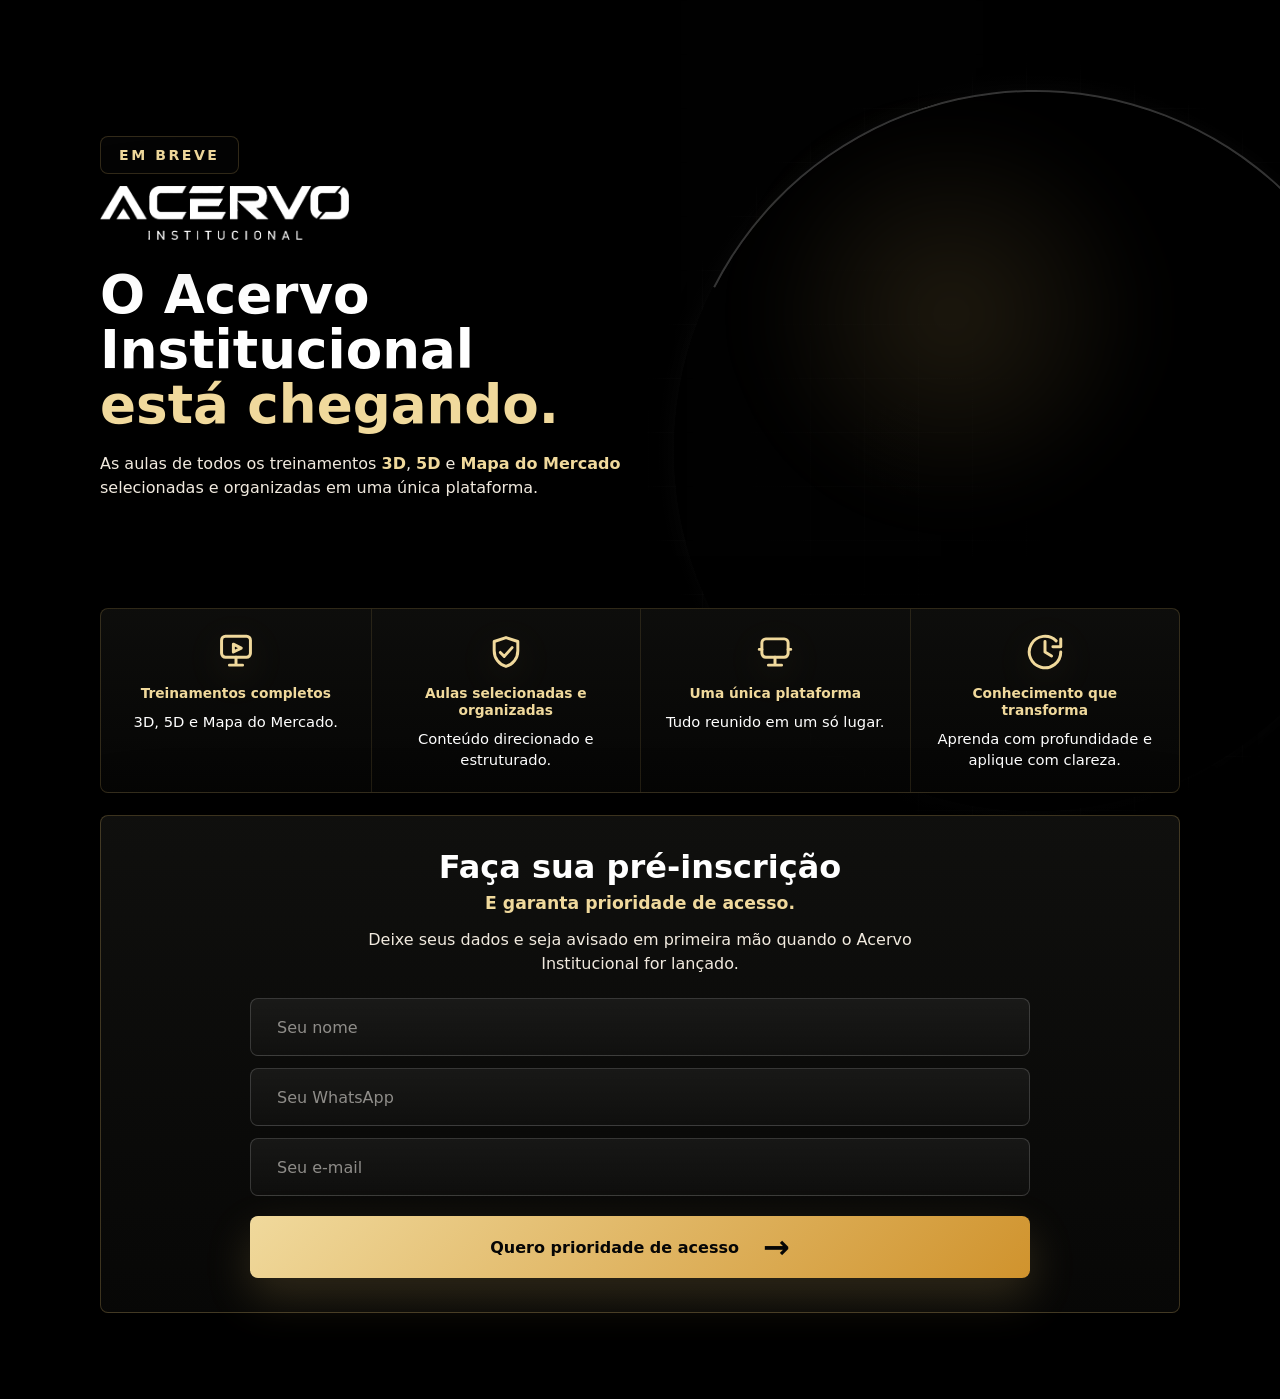
==== index.html @ e81788eb "Fix coming soon badge position" ====
<!DOCTYPE html>
<html lang="pt-BR">
  <head>
    <meta charset="UTF-8" />
    <meta name="viewport" content="width=device-width, initial-scale=1.0" />
    <title>Pré-inscrição | Acervo Institucional</title>
    <meta name="description" content="Faça sua pré-inscrição para ser avisado em primeira mão quando o Acervo Institucional for lançado." />
    <link rel="icon" href="Favicon - Branco.png" />
    <link rel="stylesheet" href="home.css?v=202606112010" />
  </head>
  <body>
    <main class="prelaunch">
      <div class="prelaunch-bg" aria-hidden="true"></div>
      <section class="prelaunch-shell">
        <div class="hero-block">
          <div class="brand-lockup">
            <span class="status">Em breve</span>
            <span class="prelaunch-logo-wrap">
              <img class="prelaunch-logo" src="ACERVO lOGO Branco.png" alt="Acervo Institucional" />
            </span>
          </div>
          <h1>O Acervo Institucional <em>está chegando.</em></h1>
          <p>
            As aulas de todos os treinamentos <strong>3D</strong>, <strong>5D</strong> e
            <strong>Mapa do Mercado</strong> selecionadas e organizadas em uma única plataforma.
          </p>
        </div>

        <div class="prelaunch-person" aria-hidden="true">
          <img src="Foto Vagner.png" alt="" />
        </div>

        <section class="feature-panel" aria-label="Benefícios do Acervo Institucional">
          <article>
            <svg class="feature-icon" viewBox="0 0 24 24" aria-hidden="true">
              <path d="M3.75 5.25A2.25 2.25 0 0 1 6 3h12a2.25 2.25 0 0 1 2.25 2.25v7.5A2.25 2.25 0 0 1 18 15H6a2.25 2.25 0 0 1-2.25-2.25v-7.5Z" />
              <path d="m10.5 7.5 4.5 2.25-4.5 2.25V7.5Z" />
              <path d="M8.25 19.5h7.5M12 15v4.5" />
            </svg>
            <h2>Treinamentos completos</h2>
            <p>3D, 5D e Mapa do Mercado.</p>
          </article>
          <article>
            <svg class="feature-icon" viewBox="0 0 24 24" aria-hidden="true">
              <path d="M12 3.75 5.25 6v5.25c0 4.35 2.72 7.86 6.75 9 4.03-1.14 6.75-4.65 6.75-9V6L12 3.75Z" />
              <path d="m8.75 12.25 2.25 2.25 4.5-5" />
            </svg>
            <h2>Aulas selecionadas e organizadas</h2>
            <p>Conteúdo direcionado e estruturado.</p>
          </article>
          <article>
            <svg class="feature-icon" viewBox="0 0 24 24" aria-hidden="true">
              <path d="M4.5 6.75A2.25 2.25 0 0 1 6.75 4.5h10.5a2.25 2.25 0 0 1 2.25 2.25v6a2.25 2.25 0 0 1-2.25 2.25H6.75a2.25 2.25 0 0 1-2.25-2.25v-6Z" />
              <path d="M8.25 19.5h7.5M12 15v4.5M3 10.5h1.5M19.5 10.5H21" />
            </svg>
            <h2>Uma única plataforma</h2>
            <p>Tudo reunido em um só lugar.</p>
          </article>
          <article>
            <svg class="feature-icon" viewBox="0 0 24 24" aria-hidden="true">
              <path d="M12 6v6l3.75 2.25" />
              <path d="M21 12a9 9 0 1 1-2.64-6.36" />
              <path d="M21 4.5V9h-4.5" />
            </svg>
            <h2>Conhecimento que transforma</h2>
            <p>Aprenda com profundidade e aplique com clareza.</p>
          </article>
        </section>

        <section class="signup-panel" aria-label="Faça sua pré-inscrição">
          <h2>Faça sua pré-inscrição</h2>
          <strong>E garanta prioridade de acesso.</strong>
          <p>Deixe seus dados e seja avisado em primeira mão quando o Acervo Institucional for lançado.</p>
          <form id="prelaunch-form">
            <label>
              <span>Nome</span>
              <input type="text" name="nome" placeholder="Seu nome" autocomplete="name" required />
            </label>
            <label>
              <span>WhatsApp</span>
              <input type="tel" name="whatsapp" placeholder="Seu WhatsApp" autocomplete="tel" inputmode="tel" maxlength="15" required />
            </label>
            <label>
              <span>E-mail</span>
              <input type="email" name="email" placeholder="Seu e-mail" autocomplete="email" required />
            </label>
            <p class="form-status" id="form-status" role="status" aria-live="polite"></p>
            <button type="submit">Quero prioridade de acesso <i>→</i></button>
          </form>
        </section>
      </section>
    </main>
    <div class="lead-modal" id="lead-modal" role="dialog" aria-modal="true" aria-labelledby="lead-modal-title" hidden>
      <div class="lead-modal__panel">
        <span class="lead-modal__status">Pré-cadastro confirmado</span>
        <h2 id="lead-modal-title">Você será avisado primeiro.</h2>
        <p>
          Enquanto isso, siga o Vagner no Instagram para acompanhar os próximos avisos do Acervo Institucional.
        </p>
        <strong>Redirecionando em <span id="redirect-count">10</span>s</strong>
        <a href="https://www.instagram.com/vagnermayerb3/" rel="noopener">Seguir no Instagram agora</a>
      </div>
    </div>
    <script>
      const form = document.querySelector("#prelaunch-form");
      const whatsappInput = document.querySelector('input[name="whatsapp"]');
      const modal = document.querySelector("#lead-modal");
      const redirectCount = document.querySelector("#redirect-count");
      const formStatus = document.querySelector("#form-status");
      const instagramUrl = "https://www.instagram.com/vagnermayerb3/";

      whatsappInput?.addEventListener("input", () => {
        const digits = whatsappInput.value.replace(/\D/g, "").slice(0, 11);
        const area = digits.slice(0, 2);
        const first = digits.length > 10 ? digits.slice(2, 7) : digits.slice(2, 6);
        const second = digits.length > 10 ? digits.slice(7, 11) : digits.slice(6, 10);

        let value = area ? `(${area}` : "";
        if (area.length === 2) value += ") ";
        if (first) value += first;
        if (second) value += `-${second}`;

        whatsappInput.value = value;
      });

      const showConfirmation = () => {
        let seconds = 10;
        modal.hidden = false;
        redirectCount.textContent = seconds;

        const timer = window.setInterval(() => {
          seconds -= 1;
          redirectCount.textContent = seconds;

          if (seconds <= 0) {
            window.clearInterval(timer);
            window.location.href = instagramUrl;
          }
        }, 1000);
      };

      form?.addEventListener("submit", async (event) => {
        event.preventDefault();

        const submitButton = form.querySelector('button[type="submit"]');
        const formData = new FormData(form);
        const payload = {
          nome: String(formData.get("nome") || "").trim(),
          whatsapp: String(formData.get("whatsapp") || "").trim(),
          email: String(formData.get("email") || "").trim(),
          origem: "pre-cadastro",
          pagina: window.location.href,
        };

        submitButton.disabled = true;
        submitButton.textContent = "Enviando...";
        formStatus.textContent = "Enviando seu pré-cadastro...";
        formStatus.dataset.state = "loading";

        try {
          const response = await fetch("/api/leads", {
            method: "POST",
            headers: { "Content-Type": "application/json" },
            body: JSON.stringify(payload),
          });

          if (!response.ok) throw new Error("Lead request failed");

          form.reset();
          formStatus.textContent = "";
          formStatus.dataset.state = "";
          showConfirmation();
        } catch (error) {
          submitButton.disabled = false;
          submitButton.innerHTML = "Tentar novamente <i>→</i>";
          formStatus.textContent = "Não foi possível concluir seu pré-cadastro agora. Tente novamente em instantes.";
          formStatus.dataset.state = "error";
        }
      });
    </script>
  </body>
</html>
---- home.css ----
:root{
  --black:#030303;
  --ink:#080807;
  --panel:#11110f;
  --panel2:#171612;
  --gold:#d5b265;
  --gold2:#f0d99c;
  --text:#f7f3ea;
  --muted:#c9c1b6;
  --line:rgba(213,178,101,.22);
  --radius:8px;
  --shell:1120px;
  font-family:Inter,ui-sans-serif,system-ui,-apple-system,BlinkMacSystemFont,"Segoe UI",sans-serif;
}
*{box-sizing:border-box}
html{scroll-behavior:smooth}
body{margin:0;background:var(--black);color:var(--text);overflow-x:hidden}
button,input{font:inherit}
.prelaunch{position:relative;min-height:100vh;overflow:hidden;padding:56px 0 84px;background:#030303}
.prelaunch-bg{position:absolute;inset:0;pointer-events:none;background:
  radial-gradient(circle at 78% 18%,rgba(240,217,156,.16),transparent 22rem),
  radial-gradient(circle at 92% 74%,rgba(213,178,101,.12),transparent 26rem),
  linear-gradient(90deg,#030303 0%,#050504 50%,#090806 100%)}
.prelaunch-bg:before{content:"";position:absolute;inset:0;opacity:.14;background-image:
  linear-gradient(rgba(213,178,101,.16) 1px,transparent 1px),
  linear-gradient(90deg,rgba(213,178,101,.16) 1px,transparent 1px);background-size:58px 58px}
.prelaunch-bg:after{content:"";position:absolute;right:-18vw;top:6vh;width:70vw;height:70vw;border:2px solid rgba(213,178,101,.34);border-left-color:transparent;border-bottom-color:transparent;border-radius:50%;transform:rotate(-18deg);box-shadow:0 0 64px rgba(213,178,101,.12)}
.prelaunch-shell{position:relative;z-index:1;width:min(var(--shell),calc(100% - 56px));margin:0 auto;display:grid;grid-template-columns:minmax(0,570px) minmax(360px,1fr);grid-template-areas:"hero person" "features features" "signup signup";gap:28px 46px;align-items:end}
.hero-block{grid-area:hero;position:relative;z-index:2;padding-top:8px}
.brand-lockup{display:inline-flex;flex-direction:column;align-items:flex-start;margin-bottom:34px}
.prelaunch-logo-wrap{display:block;width:310px;height:67px;overflow:hidden}
.prelaunch-logo{display:block;width:100%;height:100%;object-fit:contain;object-position:left center}
.status{display:inline-flex;align-items:center;min-height:44px;margin-bottom:14px;padding:0 22px;border:1px solid var(--line);border-radius:var(--radius);color:var(--gold2);font-size:1rem;font-weight:600;letter-spacing:.18em;text-transform:uppercase;background:rgba(8,8,7,.58)}
h1{max-width:620px;margin:0;color:#fff;font-size:clamp(3.15rem,4.55vw,4.55rem);line-height:1.02;font-weight:700;letter-spacing:0;text-transform:none;text-wrap:balance}
h1 em{display:block;color:var(--gold2);font-style:normal}
.hero-block p{max-width:620px;margin:26px 0 0;color:#f1eadf;font-size:clamp(1.12rem,1.55vw,1.45rem);line-height:1.5}
.hero-block strong{color:var(--gold2);font-weight:600}
.prelaunch-person{grid-area:person;position:relative;z-index:1;display:flex;align-items:end;justify-content:flex-end;min-height:650px;margin-left:-90px}
.prelaunch-person:before{content:"";position:absolute;right:2%;bottom:12%;width:86%;height:76%;border-radius:50%;background:radial-gradient(ellipse at 50% 50%,rgba(213,178,101,.14),transparent 66%);filter:blur(28px)}
.prelaunch-person img{position:relative;z-index:1;width:min(620px,48vw);max-width:none;filter:drop-shadow(0 34px 46px rgba(0,0,0,.82));mask-image:linear-gradient(180deg,#000 0%,#000 86%,transparent 99%)}
.feature-panel{grid-area:features;display:grid;grid-template-columns:repeat(4,minmax(0,1fr));margin-top:8px;border:1px solid rgba(213,178,101,.2);border-radius:var(--radius);background:linear-gradient(180deg,rgba(16,16,14,.84),rgba(7,7,6,.78));box-shadow:0 26px 70px rgba(0,0,0,.42);overflow:hidden}
.feature-panel article{min-height:190px;padding:30px 24px;text-align:center;border-left:1px solid rgba(213,178,101,.14)}
.feature-panel article:first-child{border-left:0}
.feature-icon{display:block;width:48px;height:48px;margin:0 auto 18px;color:var(--gold2);fill:none;stroke:currentColor;stroke-width:1.7;stroke-linecap:round;stroke-linejoin:round;filter:drop-shadow(0 10px 18px rgba(213,178,101,.16))}
.feature-panel h2{margin:0 0 10px;color:var(--gold2);font-size:1rem;line-height:1.25;font-weight:700;text-transform:none}
.feature-panel p{margin:0;color:#fff;font-size:1rem;line-height:1.38}
.signup-panel{grid-area:signup;max-width:100%;margin-top:8px;padding:46px 52px;border:1px solid rgba(213,178,101,.26);border-radius:var(--radius);background:linear-gradient(180deg,rgba(17,17,15,.92),rgba(8,8,7,.9));box-shadow:0 30px 88px rgba(0,0,0,.45);text-align:center}
.signup-panel h2{margin:0;color:#fff;font-size:clamp(2rem,3.2vw,3.2rem);line-height:1.08;font-weight:700;text-transform:none}
.signup-panel > strong{display:block;margin-top:8px;color:var(--gold2);font-size:clamp(1.15rem,1.7vw,1.55rem);line-height:1.25;font-weight:600;text-transform:none}
.signup-panel > p{max-width:640px;margin:20px auto 28px;color:#f1eadf;font-size:1.18rem;line-height:1.5}
form{display:grid;gap:14px;max-width:920px;margin:0 auto}
label{position:relative;display:block}
label span{position:absolute;width:1px;height:1px;overflow:hidden;clip:rect(0 0 0 0)}
input{width:100%;height:68px;padding:0 26px;border:1px solid rgba(255,255,255,.16);border-radius:var(--radius);background:linear-gradient(180deg,rgba(255,255,255,.055),rgba(255,255,255,.025));color:#fff;font-size:1.18rem;outline:none;transition:border-color .2s ease,box-shadow .2s ease}
input::placeholder{color:rgba(244,241,235,.55)}
input:focus{border-color:rgba(240,217,156,.62);box-shadow:0 0 0 3px rgba(213,178,101,.12)}
button{display:inline-flex;align-items:center;justify-content:center;gap:24px;width:100%;min-height:72px;margin-top:8px;border:0;border-radius:var(--radius);background:linear-gradient(135deg,#f0d99c,#d0932d);color:#060606;font-size:1.15rem;font-weight:700;text-transform:none;letter-spacing:0;cursor:pointer;box-shadow:0 18px 46px rgba(213,178,101,.2);transition:transform .2s ease,filter .2s ease}
button:hover{transform:translateY(-2px);filter:saturate(1.08)}
button i{font-style:normal;font-size:2rem;line-height:1}
@media(max-width:980px){
  .prelaunch{padding:32px 0 72px}
  .prelaunch-shell{width:min(100% - 32px,680px);display:block}
  .prelaunch-logo{width:230px;margin-bottom:36px}
  h1{font-size:clamp(3rem,13vw,4.7rem)}
  .hero-block p{font-size:1.08rem}
  .prelaunch-person{min-height:auto;margin:18px auto 0;justify-content:center}
  .prelaunch-person img{width:min(92vw,460px)}
  .feature-panel{grid-template-columns:1fr;margin-top:22px}
  .feature-panel article{min-height:auto;border-left:0;border-top:1px solid rgba(213,178,101,.14)}
  .feature-panel article:first-child{border-top:0}
  .signup-panel{margin-top:24px;padding:32px 18px}
  input{height:62px;font-size:1rem}
  button{min-height:66px;font-size:1rem}
}

/* Final composition pass */
.prelaunch{padding:34px 0 86px;min-height:100vh}
.prelaunch-bg{
  background:
    linear-gradient(90deg,#030303 0%,rgba(3,3,3,.98) 36%,rgba(3,3,3,.74) 64%,#030303 100%),
    radial-gradient(circle at 74% 32%,rgba(213,178,101,.18),transparent 19rem),
    radial-gradient(circle at 88% 76%,rgba(213,178,101,.12),transparent 24rem),
    url("assets/proof/evento-hero.jpg") center bottom/auto 150% no-repeat;
  filter:grayscale(1) contrast(1.08) brightness(.78);
}
.prelaunch-bg:before{opacity:.11;background-size:54px 54px}
.prelaunch-bg:after{
  right:-9vw;
  top:10vh;
  width:56vw;
  height:56vw;
  border-width:2px;
  border-color:rgba(213,178,101,.38);
  border-left-color:transparent;
  border-bottom-color:transparent;
}
.prelaunch-shell{
  width:min(1080px,calc(100% - 56px));
  grid-template-columns:minmax(0,540px) minmax(320px,1fr);
  gap:22px 42px;
  align-items:center;
}
.brand-lockup{margin-bottom:28px}
.prelaunch-logo-wrap{width:250px;height:54px;filter:drop-shadow(0 18px 28px rgba(0,0,0,.65))}
.status{min-height:38px;margin-bottom:12px;padding:0 18px;font-size:.88rem}
h1{max-width:600px;font-size:clamp(2.55rem,4.15vw,4.25rem);line-height:1.03;font-weight:700;text-transform:none}
.hero-block p{max-width:560px;margin-top:20px;font-size:clamp(1rem,1.18vw,1.18rem);line-height:1.48}
.prelaunch-person{
  min-height:560px;
  margin-left:-10px;
  justify-content:flex-end;
  overflow:visible;
}
.prelaunch-person img{
  width:min(540px,42vw);
  transform:translateX(34px) translateY(14px);
  filter:drop-shadow(0 34px 48px rgba(0,0,0,.9));
  mix-blend-mode:normal;
}
.feature-panel{margin-top:-8px}
.feature-panel article{min-height:145px;padding:22px 18px}
.feature-icon{width:42px;height:42px;margin-bottom:12px}
.feature-panel h2{font-size:.86rem}
.feature-panel p{font-size:.92rem}
.signup-panel{margin-top:0;padding:34px 42px}
.signup-panel h2{font-size:clamp(1.75rem,2.5vw,2.55rem);font-weight:700}
.signup-panel > strong{font-size:clamp(1rem,1.35vw,1.25rem)}
.signup-panel > p{margin:14px auto 22px;font-size:1rem}
form{gap:12px;max-width:780px}
input{height:58px;font-size:1rem}
.form-status{min-height:22px;margin:0;color:var(--gold2);font-size:.94rem;line-height:1.35;text-align:left}
.form-status:empty{display:none}
.form-status[data-state="error"]{color:#ffb4a8}
button{min-height:62px;font-size:1rem}
button:disabled{cursor:wait;opacity:.78;transform:none}
.lead-modal{position:fixed;inset:0;z-index:20;display:grid;place-items:center;padding:24px;background:rgba(0,0,0,.72);backdrop-filter:blur(12px)}
.lead-modal[hidden]{display:none}
.lead-modal__panel{width:min(100%,520px);padding:42px 34px;border:1px solid rgba(240,217,156,.28);border-radius:var(--radius);background:linear-gradient(180deg,rgba(18,17,15,.98),rgba(9,9,8,.98));box-shadow:0 28px 80px rgba(0,0,0,.45);text-align:center}
.lead-modal__status{display:inline-flex;margin-bottom:18px;color:var(--gold2);font-size:.9rem;font-weight:600;letter-spacing:.14em;text-transform:uppercase}
.lead-modal h2{margin:0;color:#fff;font-size:2rem;line-height:1.08;font-weight:700;letter-spacing:0}
.lead-modal p{margin:16px auto 0;max-width:390px;color:var(--muted);font-size:1.05rem;line-height:1.55}
.lead-modal strong{display:block;margin-top:20px;color:#fff;font-size:1.05rem;font-weight:600}
.lead-modal a{display:inline-flex;align-items:center;justify-content:center;min-height:54px;margin-top:24px;padding:0 24px;border-radius:var(--radius);background:linear-gradient(135deg,#f0d99c,#d0932d);color:#070706;font-weight:700;text-decoration:none}
@media(max-width:980px){
  .prelaunch-shell{width:min(100% - 32px,680px)}
  .prelaunch-logo-wrap{width:205px;height:44px}
  .prelaunch-logo{width:100%;height:100%;margin:0}
  .prelaunch-person{margin:10px auto 0;min-height:auto;overflow:hidden}
  .prelaunch-person img{width:min(92vw,430px);transform:translateX(12px)}
  .feature-panel{margin-top:18px}
  .signup-panel{padding:28px 18px}
  .lead-modal__panel{padding:34px 24px}
  .lead-modal h2{font-size:1.65rem}
}
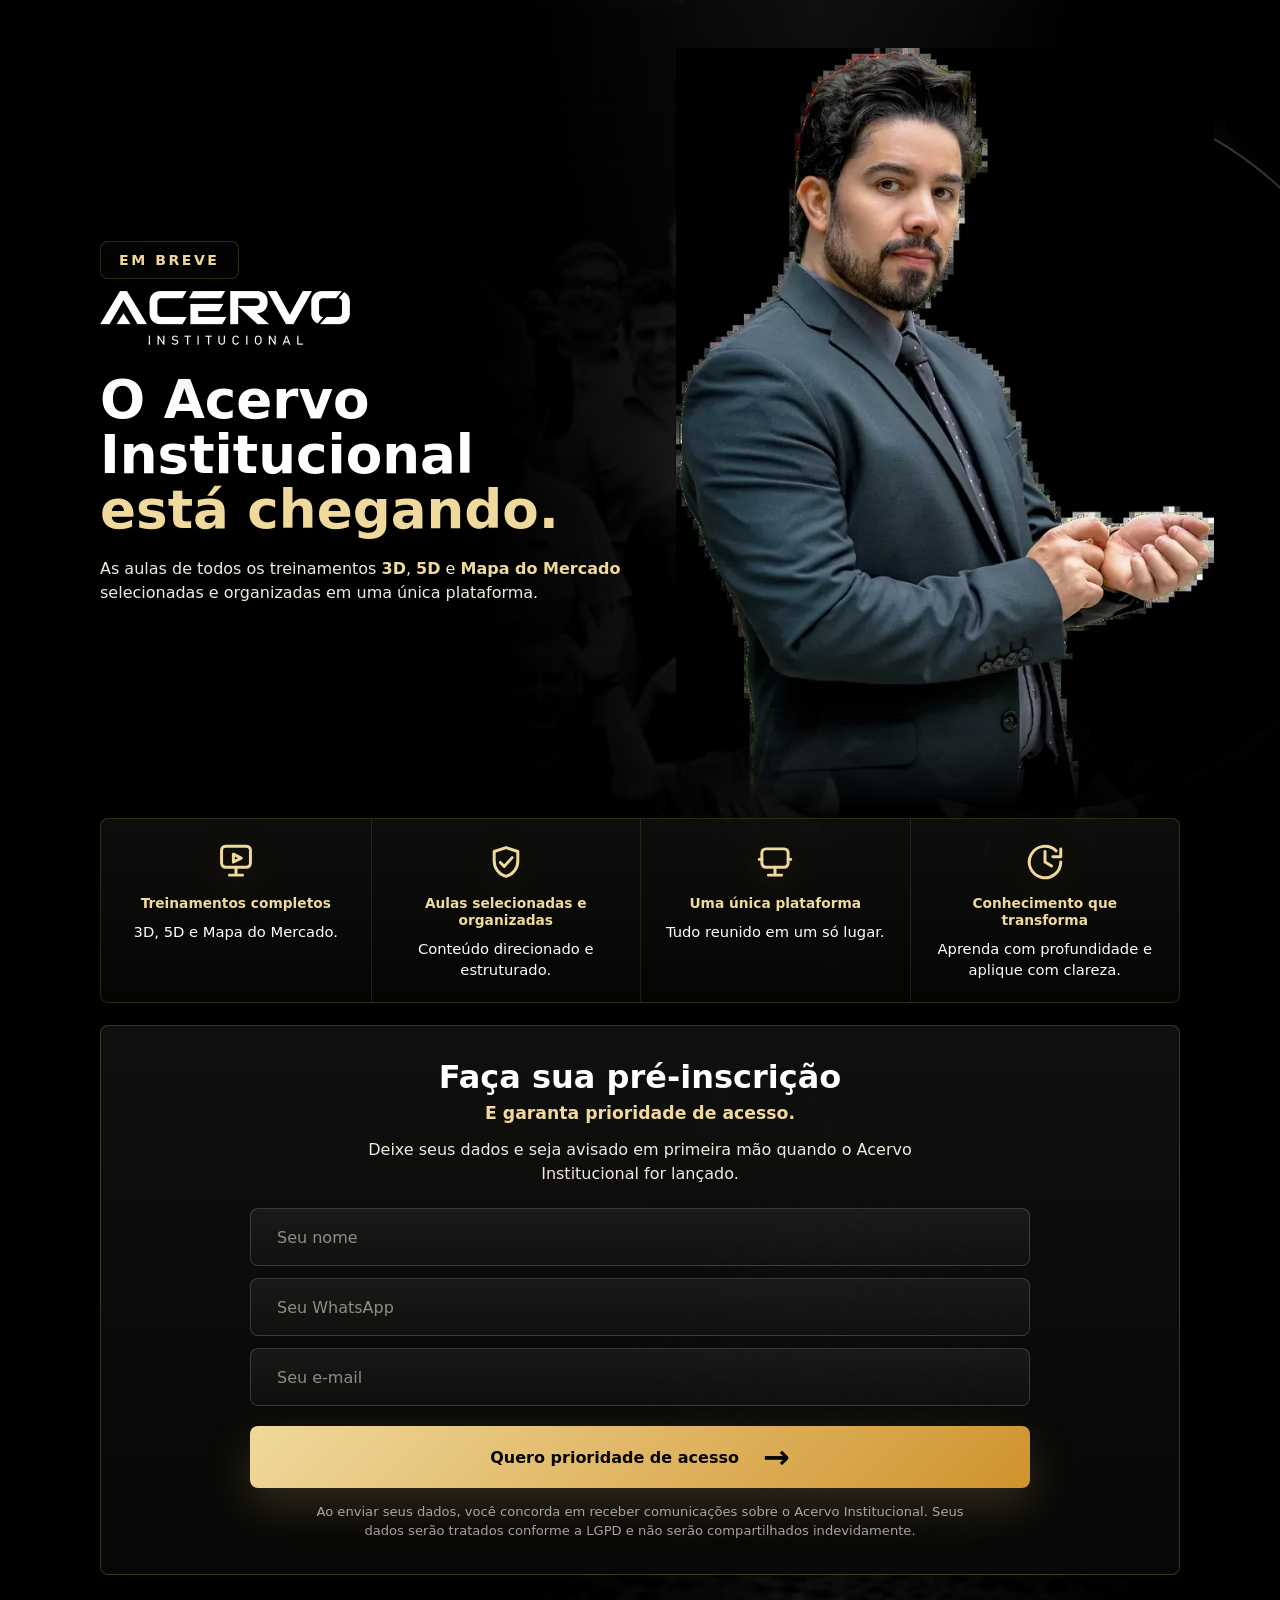
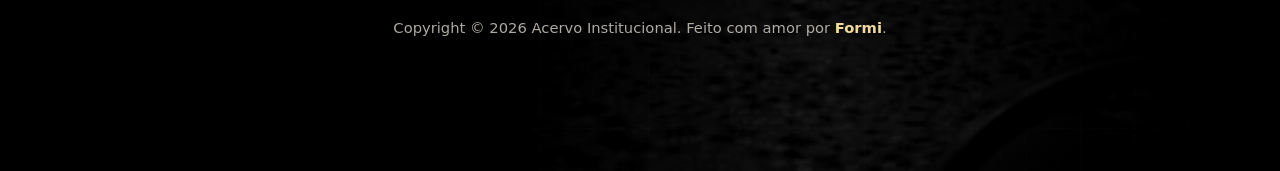
==== commit 49065dd2: "Optimize Acervo pages for performance and SEO" ====
--- a/index.html
+++ b/index.html
@@ -5,8 +5,17 @@
     <meta name="viewport" content="width=device-width, initial-scale=1.0" />
     <title>Pré-inscrição | Acervo Institucional</title>
     <meta name="description" content="Faça sua pré-inscrição para ser avisado em primeira mão quando o Acervo Institucional for lançado." />
+    <meta name="robots" content="index, follow" />
+    <link rel="canonical" href="https://vagnermayer.academy/" />
+    <meta property="og:type" content="website" />
+    <meta property="og:title" content="Pré-inscrição | Acervo Institucional" />
+    <meta property="og:description" content="Faça sua pré-inscrição e seja avisado primeiro sobre o lançamento do Acervo Institucional." />
+    <meta property="og:url" content="https://vagnermayer.academy/" />
+    <meta property="og:image" content="https://vagnermayer.academy/assets/optimized/evento-hero-1600.webp" />
+    <meta name="twitter:card" content="summary_large_image" />
     <link rel="icon" href="Favicon - Branco.png" />
-    <link rel="stylesheet" href="home.css?v=202606112010" />
+    <link rel="preload" as="image" href="assets/optimized/foto-vagner-home-640.webp" fetchpriority="high" />
+    <link rel="stylesheet" href="home.css?v=202606120320" />
   </head>
   <body>
     <main class="prelaunch">
@@ -16,7 +25,7 @@
           <div class="brand-lockup">
             <span class="status">Em breve</span>
             <span class="prelaunch-logo-wrap">
-              <img class="prelaunch-logo" src="ACERVO lOGO Branco.png" alt="Acervo Institucional" />
+              <img class="prelaunch-logo" src="assets/optimized/acervo-logo-branco-500.webp" alt="Acervo Institucional" width="500" height="108" />
             </span>
           </div>
           <h1>O Acervo Institucional <em>está chegando.</em></h1>
@@ -27,7 +36,10 @@
         </div>
 
         <div class="prelaunch-person" aria-hidden="true">
-          <img src="Foto Vagner.png" alt="" />
+          <picture>
+            <source srcset="assets/optimized/foto-vagner-home-480.webp 480w, assets/optimized/foto-vagner-home-640.webp 640w" sizes="(max-width: 980px) 92vw, 42vw" type="image/webp" />
+            <img src="assets/optimized/foto-vagner-home-640.webp" alt="" width="640" height="912" fetchpriority="high" />
+          </picture>
         </div>
 
         <section class="feature-panel" aria-label="Benefícios do Acervo Institucional">
@@ -86,8 +98,15 @@
             </label>
             <p class="form-status" id="form-status" role="status" aria-live="polite"></p>
             <button type="submit">Quero prioridade de acesso <i>→</i></button>
+            <small class="privacy-note">
+              Ao enviar seus dados, você concorda em receber comunicações sobre o Acervo Institucional.
+              Seus dados serão tratados conforme a LGPD e não serão compartilhados indevidamente.
+            </small>
           </form>
         </section>
+        <footer class="prelaunch-footer">
+          <p>Copyright © 2026 Acervo Institucional. Feito com amor por <a href="https://oformi.com.br/">Formi</a>.</p>
+        </footer>
       </section>
     </main>
     <div class="lead-modal" id="lead-modal" role="dialog" aria-modal="true" aria-labelledby="lead-modal-title" hidden>
--- a/home.css
+++ b/home.css
@@ -38,6 +38,7 @@
 .prelaunch-person{grid-area:person;position:relative;z-index:1;display:flex;align-items:end;justify-content:flex-end;min-height:650px;margin-left:-90px}
 .prelaunch-person:before{content:"";position:absolute;right:2%;bottom:12%;width:86%;height:76%;border-radius:50%;background:radial-gradient(ellipse at 50% 50%,rgba(213,178,101,.14),transparent 66%);filter:blur(28px)}
 .prelaunch-person img{position:relative;z-index:1;width:min(620px,48vw);max-width:none;filter:drop-shadow(0 34px 46px rgba(0,0,0,.82));mask-image:linear-gradient(180deg,#000 0%,#000 86%,transparent 99%)}
+.prelaunch-person img{height:auto}
 .feature-panel{grid-area:features;display:grid;grid-template-columns:repeat(4,minmax(0,1fr));margin-top:8px;border:1px solid rgba(213,178,101,.2);border-radius:var(--radius);background:linear-gradient(180deg,rgba(16,16,14,.84),rgba(7,7,6,.78));box-shadow:0 26px 70px rgba(0,0,0,.42);overflow:hidden}
 .feature-panel article{min-height:190px;padding:30px 24px;text-align:center;border-left:1px solid rgba(213,178,101,.14)}
 .feature-panel article:first-child{border-left:0}
@@ -74,13 +75,13 @@
 }
 
 /* Final composition pass */
-.prelaunch{padding:34px 0 86px;min-height:100vh}
+.prelaunch{padding:34px 0 132px;min-height:100vh}
 .prelaunch-bg{
   background:
     linear-gradient(90deg,#030303 0%,rgba(3,3,3,.98) 36%,rgba(3,3,3,.74) 64%,#030303 100%),
     radial-gradient(circle at 74% 32%,rgba(213,178,101,.18),transparent 19rem),
     radial-gradient(circle at 88% 76%,rgba(213,178,101,.12),transparent 24rem),
-    url("assets/proof/evento-hero.jpg") center bottom/auto 150% no-repeat;
+    url("assets/optimized/evento-hero-1600.webp") center bottom/auto 150% no-repeat;
   filter:grayscale(1) contrast(1.08) brightness(.78);
 }
 .prelaunch-bg:before{opacity:.11;background-size:54px 54px}
@@ -97,6 +98,7 @@
 .prelaunch-shell{
   width:min(1080px,calc(100% - 56px));
   grid-template-columns:minmax(0,540px) minmax(320px,1fr);
+  grid-template-areas:"hero person" "features features" "signup signup" "footer footer";
   gap:22px 42px;
   align-items:center;
 }
@@ -128,6 +130,11 @@
 .signup-panel > p{margin:14px auto 22px;font-size:1rem}
 form{gap:12px;max-width:780px}
 input{height:58px;font-size:1rem}
+.privacy-note{display:block;max-width:680px;margin:2px auto 0;color:rgba(241,234,223,.68);font-size:.82rem;line-height:1.45;text-align:center}
+.prelaunch-footer{grid-area:footer;margin-top:20px;color:rgba(241,234,223,.72);font-size:.92rem;line-height:1.45;text-align:center}
+.prelaunch-footer p{margin:0}
+.prelaunch-footer a{color:var(--gold2);font-weight:600;text-decoration:none}
+.prelaunch-footer a:hover{text-decoration:underline}
 .form-status{min-height:22px;margin:0;color:var(--gold2);font-size:.94rem;line-height:1.35;text-align:left}
 .form-status:empty{display:none}
 .form-status[data-state="error"]{color:#ffb4a8}
@@ -149,6 +156,7 @@
   .prelaunch-person img{width:min(92vw,430px);transform:translateX(12px)}
   .feature-panel{margin-top:18px}
   .signup-panel{padding:28px 18px}
+  .prelaunch-footer{margin-top:24px}
   .lead-modal__panel{padding:34px 24px}
   .lead-modal h2{font-size:1.65rem}
 }
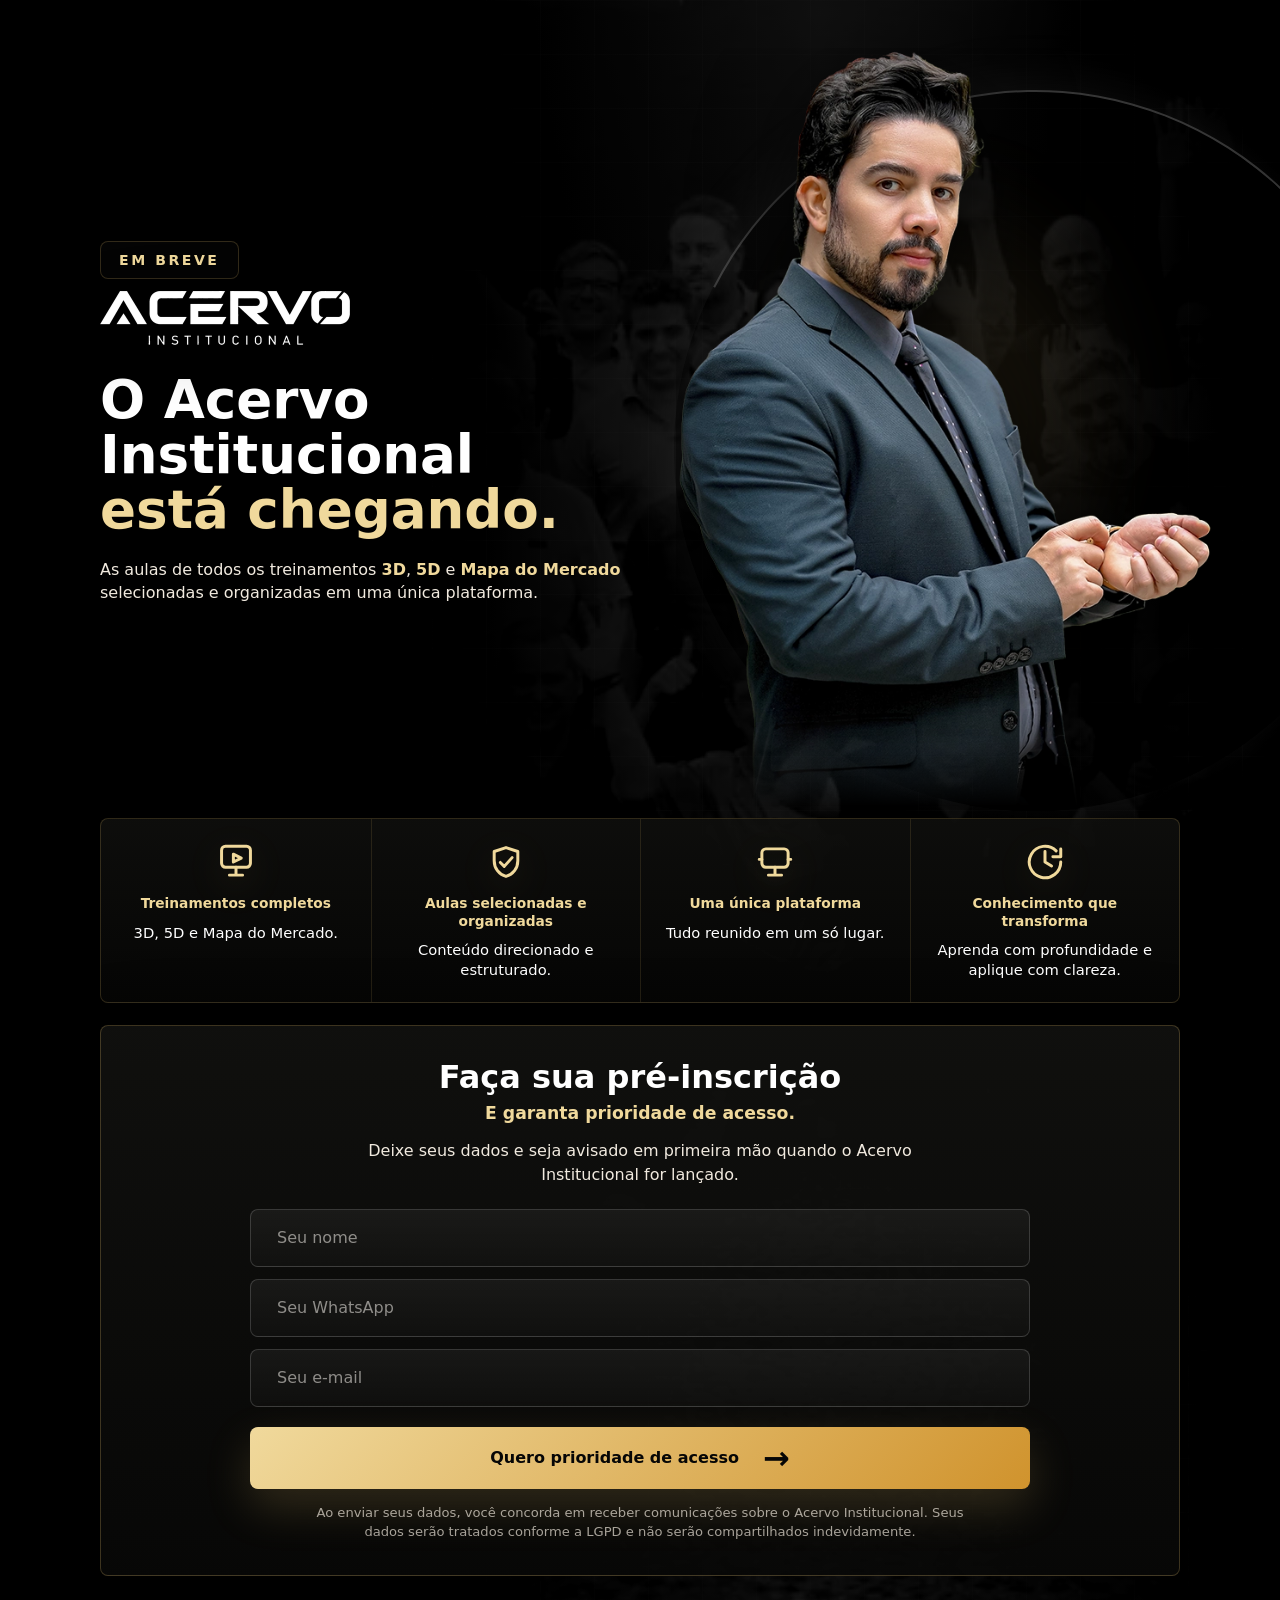
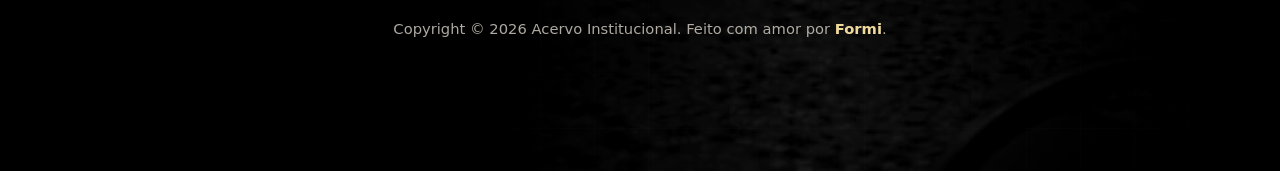
==== commit fa053257: "Fix transparent hero and mentor image ratios" ====
--- a/index.html
+++ b/index.html
@@ -14,7 +14,7 @@
     <meta property="og:image" content="https://vagnermayer.academy/assets/optimized/evento-hero-1600.webp" />
     <meta name="twitter:card" content="summary_large_image" />
     <link rel="icon" href="Favicon - Branco.png" />
-    <link rel="preload" as="image" href="assets/optimized/foto-vagner-home-640.webp" fetchpriority="high" />
+    <link rel="preload" as="image" href="assets/optimized/foto-vagner-home.webp" fetchpriority="high" />
     <link rel="stylesheet" href="home.css?v=202606120320" />
   </head>
   <body>
@@ -37,8 +37,8 @@
 
         <div class="prelaunch-person" aria-hidden="true">
           <picture>
-            <source srcset="assets/optimized/foto-vagner-home-480.webp 480w, assets/optimized/foto-vagner-home-640.webp 640w" sizes="(max-width: 980px) 92vw, 42vw" type="image/webp" />
-            <img src="assets/optimized/foto-vagner-home-640.webp" alt="" width="640" height="912" fetchpriority="high" />
+            <source srcset="assets/optimized/foto-vagner-home.webp" type="image/webp" />
+            <img src="assets/optimized/foto-vagner-home.webp" alt="" width="625" height="891" fetchpriority="high" />
           </picture>
         </div>
 
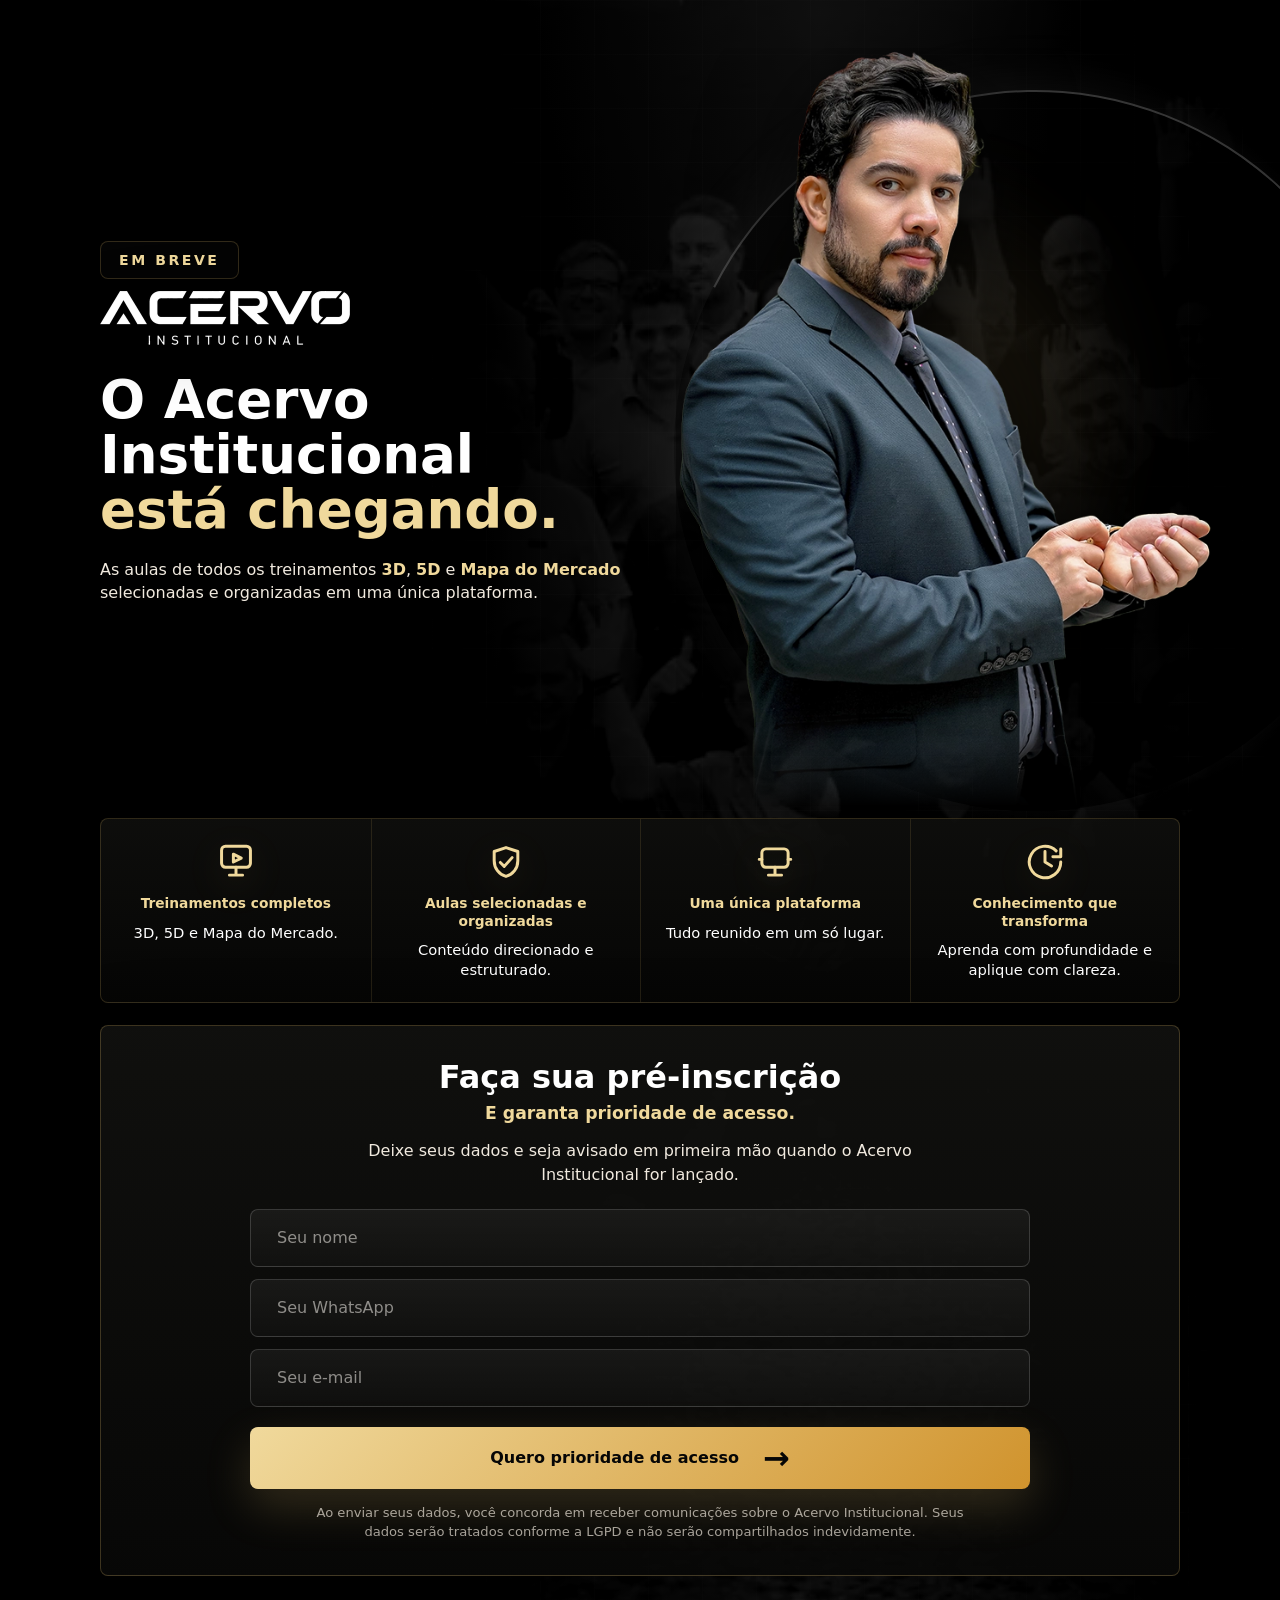
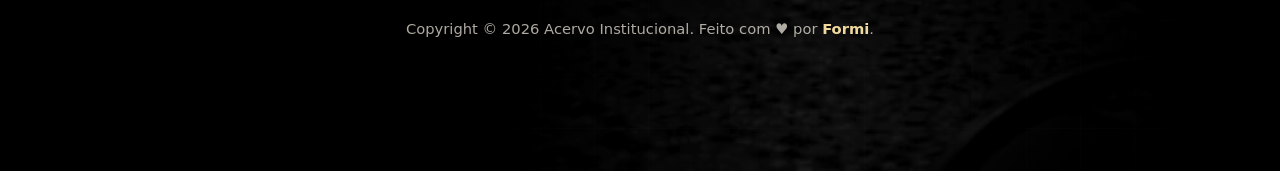
==== commit f2677c07: "Fix prelaunch footer heart icon" ====
--- a/index.html
+++ b/index.html
@@ -105,7 +105,7 @@
           </form>
         </section>
         <footer class="prelaunch-footer">
-          <p>Copyright © 2026 Acervo Institucional. Feito com amor por <a href="https://oformi.com.br/">Formi</a>.</p>
+          <p>Copyright © 2026 Acervo Institucional. Feito com ♥ por <a href="https://oformi.com.br/">Formi</a>.</p>
         </footer>
       </section>
     </main>
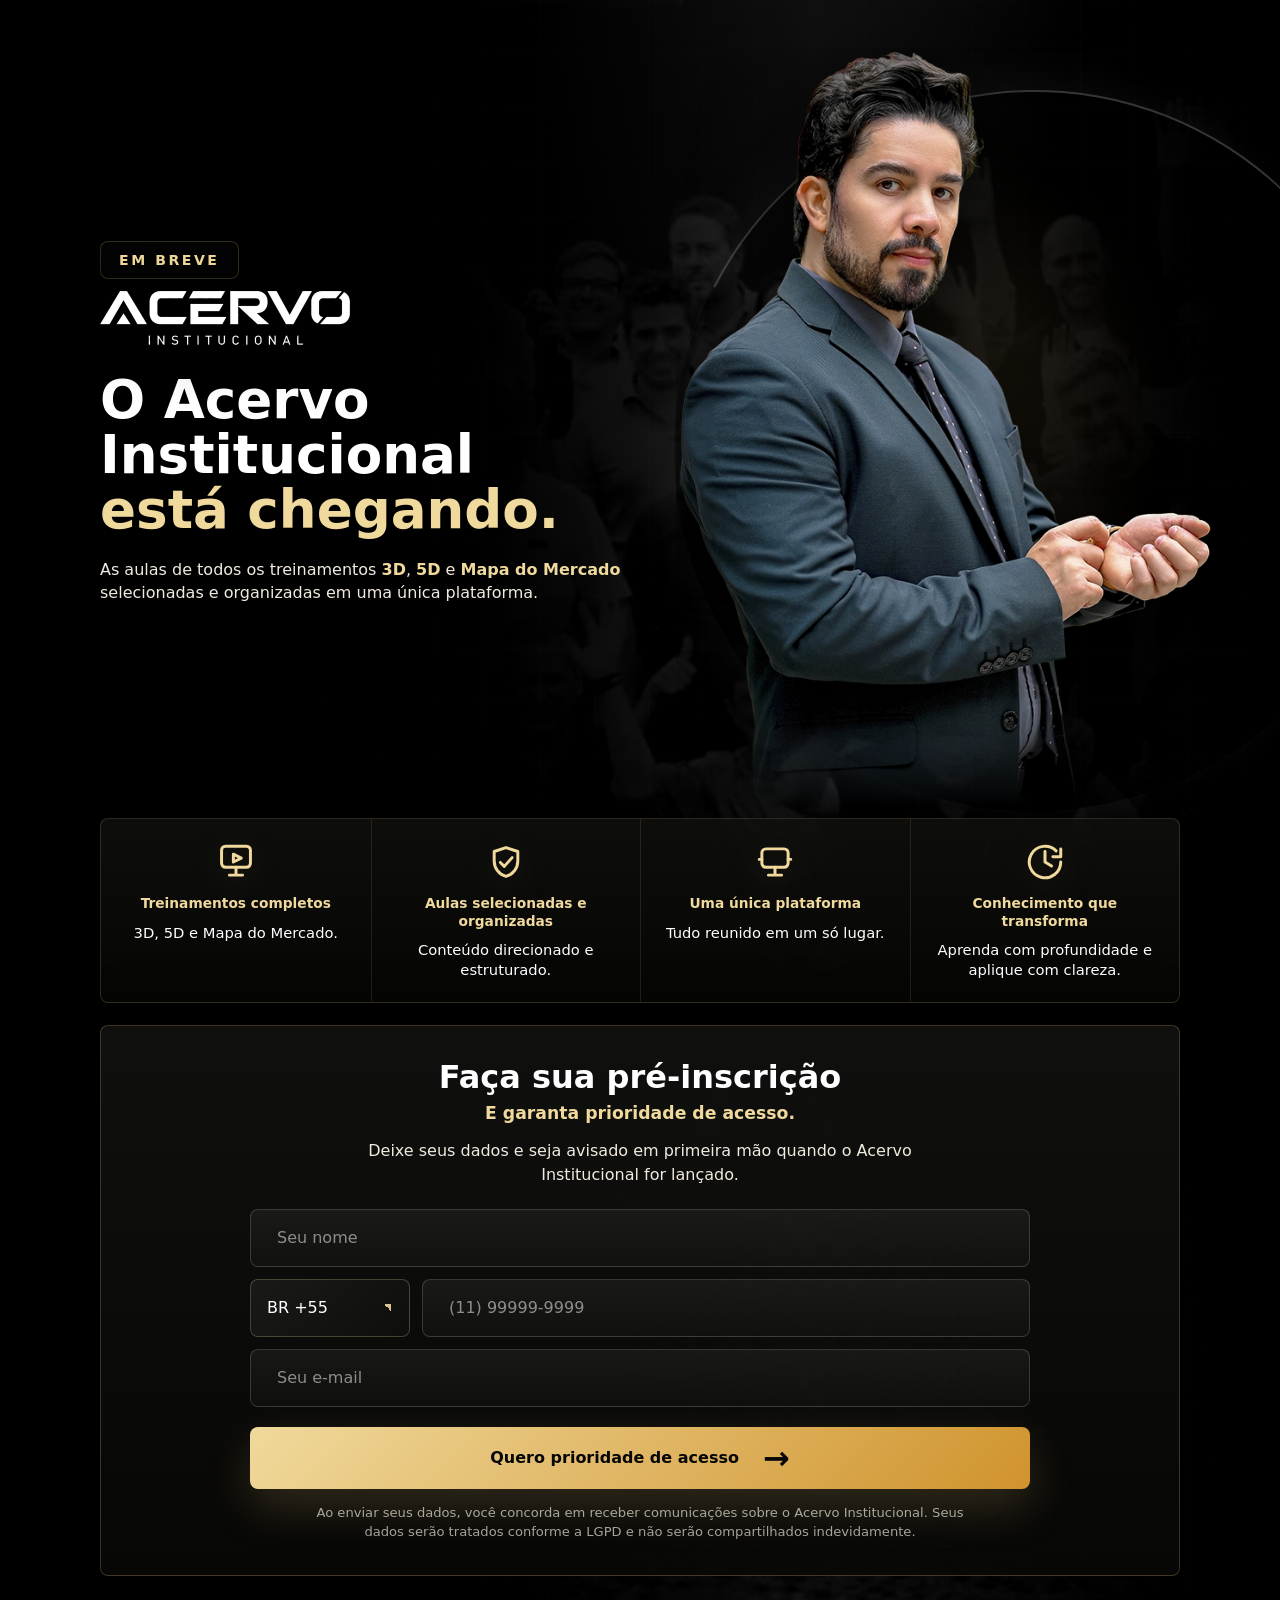
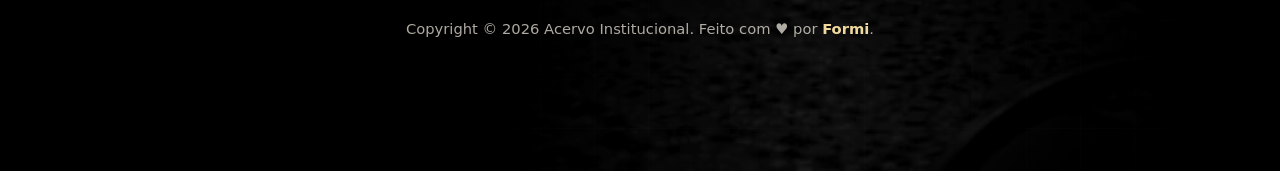
==== commit 9d0ab2a7: "Add international phone mask" ====
--- a/index.html
+++ b/index.html
@@ -88,10 +88,28 @@
               <span>Nome</span>
               <input type="text" name="nome" placeholder="Seu nome" autocomplete="name" required />
             </label>
-            <label>
-              <span>WhatsApp</span>
-              <input type="tel" name="whatsapp" placeholder="Seu WhatsApp" autocomplete="tel" inputmode="tel" maxlength="15" required />
-            </label>
+            <div class="phone-row">
+              <label class="country-field">
+                <span>País</span>
+                <select name="pais" autocomplete="country" aria-label="País do WhatsApp">
+                  <option value="BR" selected>BR +55</option>
+                  <option value="US">US +1</option>
+                  <option value="PT">PT +351</option>
+                  <option value="ES">ES +34</option>
+                  <option value="AR">AR +54</option>
+                  <option value="UY">UY +598</option>
+                  <option value="PY">PY +595</option>
+                  <option value="CL">CL +56</option>
+                  <option value="CO">CO +57</option>
+                  <option value="MX">MX +52</option>
+                  <option value="OTHER">Outro</option>
+                </select>
+              </label>
+              <label class="phone-field">
+                <span>WhatsApp</span>
+                <input type="tel" name="whatsapp" placeholder="(11) 99999-9999" autocomplete="tel-national" inputmode="tel" maxlength="20" required />
+              </label>
+            </div>
             <label>
               <span>E-mail</span>
               <input type="email" name="email" placeholder="Seu e-mail" autocomplete="email" required />
@@ -105,7 +123,7 @@
           </form>
         </section>
         <footer class="prelaunch-footer">
-          <p>Copyright © 2026 Acervo Institucional. Feito com ♥ por <a href="https://oformi.com.br/">Formi</a>.</p>
+          <p>Copyright © 2026 Acervo Institucional. <br class="footer-mobile-break" /><span>Feito com ♥ por <a href="https://oformi.com.br/">Formi</a>.</span></p>
         </footer>
       </section>
     </main>
@@ -123,24 +141,90 @@
     <script>
       const form = document.querySelector("#prelaunch-form");
       const whatsappInput = document.querySelector('input[name="whatsapp"]');
+      const countrySelect = document.querySelector('select[name="pais"]');
       const modal = document.querySelector("#lead-modal");
       const redirectCount = document.querySelector("#redirect-count");
       const formStatus = document.querySelector("#form-status");
       const instagramUrl = "https://www.instagram.com/vagnermayerb3/";
 
-      whatsappInput?.addEventListener("input", () => {
-        const digits = whatsappInput.value.replace(/\D/g, "").slice(0, 11);
-        const area = digits.slice(0, 2);
-        const first = digits.length > 10 ? digits.slice(2, 7) : digits.slice(2, 6);
-        const second = digits.length > 10 ? digits.slice(7, 11) : digits.slice(6, 10);
-
-        let value = area ? `(${area}` : "";
-        if (area.length === 2) value += ") ";
-        if (first) value += first;
-        if (second) value += `-${second}`;
-
-        whatsappInput.value = value;
+      const phoneMasks = {
+        BR: {
+          ddi: "+55",
+          max: 11,
+          placeholder: "(11) 99999-9999",
+          format: (digits) => {
+            const area = digits.slice(0, 2);
+            const first = digits.length > 10 ? digits.slice(2, 7) : digits.slice(2, 6);
+            const second = digits.length > 10 ? digits.slice(7, 11) : digits.slice(6, 10);
+            let value = area ? `(${area}` : "";
+            if (area.length === 2) value += ") ";
+            if (first) value += first;
+            if (second) value += `-${second}`;
+            return value;
+          },
+        },
+        US: {
+          ddi: "+1",
+          max: 10,
+          placeholder: "(555) 555-5555",
+          format: (digits) => {
+            const area = digits.slice(0, 3);
+            const first = digits.slice(3, 6);
+            const second = digits.slice(6, 10);
+            let value = area ? `(${area}` : "";
+            if (area.length === 3) value += ") ";
+            if (first) value += first;
+            if (second) value += `-${second}`;
+            return value;
+          },
+        },
+        PT: { ddi: "+351", max: 9, placeholder: "912 345 678", group: [3, 3, 3] },
+        ES: { ddi: "+34", max: 9, placeholder: "612 345 678", group: [3, 3, 3] },
+        AR: { ddi: "+54", max: 10, placeholder: "11 1234-5678", group: [2, 4, 4] },
+        UY: { ddi: "+598", max: 8, placeholder: "99 123 456", group: [2, 3, 3] },
+        PY: { ddi: "+595", max: 9, placeholder: "981 123 456", group: [3, 3, 3] },
+        CL: { ddi: "+56", max: 9, placeholder: "9 1234 5678", group: [1, 4, 4] },
+        CO: { ddi: "+57", max: 10, placeholder: "300 123 4567", group: [3, 3, 4] },
+        MX: { ddi: "+52", max: 10, placeholder: "55 1234 5678", group: [2, 4, 4] },
+        OTHER: { ddi: "+", max: 15, placeholder: "Seu telefone internacional", group: [3, 3, 3, 3, 3] },
+      };
+
+      const groupPhone = (digits, groups) => {
+        let cursor = 0;
+        return groups
+          .map((size) => {
+            const chunk = digits.slice(cursor, cursor + size);
+            cursor += size;
+            return chunk;
+          })
+          .filter(Boolean)
+          .join(" ");
+      };
+
+      const getPhoneConfig = () => phoneMasks[countrySelect?.value || "BR"] || phoneMasks.BR;
+
+      const applyPhoneMask = () => {
+        if (!whatsappInput) return;
+        const config = getPhoneConfig();
+        const digits = whatsappInput.value.replace(/\D/g, "").slice(0, config.max);
+        whatsappInput.placeholder = config.placeholder;
+        whatsappInput.value = config.format ? config.format(digits) : groupPhone(digits, config.group);
+      };
+
+      const getPhoneWithDdi = () => {
+        const config = getPhoneConfig();
+        const localPhone = whatsappInput.value.trim();
+        const digits = localPhone.replace(/\D/g, "");
+        if (!digits) return "";
+        return config.ddi === "+" ? `+${digits}` : `${config.ddi} ${localPhone}`;
+      };
+
+      whatsappInput?.addEventListener("input", applyPhoneMask);
+      countrySelect?.addEventListener("change", () => {
+        whatsappInput.value = "";
+        applyPhoneMask();
       });
+      applyPhoneMask();
 
       const showConfirmation = () => {
         let seconds = 10;
@@ -165,7 +249,7 @@
         const formData = new FormData(form);
         const payload = {
           nome: String(formData.get("nome") || "").trim(),
-          whatsapp: String(formData.get("whatsapp") || "").trim(),
+          whatsapp: getPhoneWithDdi(),
           email: String(formData.get("email") || "").trim(),
           origem: "pre-cadastro",
           pagina: window.location.href,
--- a/home.css
+++ b/home.css
@@ -129,12 +129,30 @@
 .signup-panel > strong{font-size:clamp(1rem,1.35vw,1.25rem)}
 .signup-panel > p{margin:14px auto 22px;font-size:1rem}
 form{gap:12px;max-width:780px}
-input{height:58px;font-size:1rem}
+input,select{height:58px;font-size:1rem}
+select{
+  width:100%;
+  padding:0 16px;
+  border:1px solid rgba(240,217,156,.24);
+  border-radius:var(--radius);
+  appearance:none;
+  background:
+    linear-gradient(45deg,transparent 50%,rgba(240,217,156,.9) 50%) calc(100% - 18px) 24px/7px 7px no-repeat,
+    linear-gradient(135deg,rgba(255,255,255,.06),rgba(255,255,255,.015));
+  color:#fff;
+  font-family:inherit;
+  outline:none;
+}
+select:focus{border-color:rgba(240,217,156,.55);box-shadow:0 0 0 3px rgba(240,217,156,.12)}
+select option{background:#11100e;color:#fff}
+.phone-row{display:grid;grid-template-columns:minmax(132px,160px) minmax(0,1fr);gap:12px}
+.country-field,.phone-field{min-width:0}
 .privacy-note{display:block;max-width:680px;margin:2px auto 0;color:rgba(241,234,223,.68);font-size:.82rem;line-height:1.45;text-align:center}
 .prelaunch-footer{grid-area:footer;margin-top:20px;color:rgba(241,234,223,.72);font-size:.92rem;line-height:1.45;text-align:center}
 .prelaunch-footer p{margin:0}
 .prelaunch-footer a{color:var(--gold2);font-weight:600;text-decoration:none}
 .prelaunch-footer a:hover{text-decoration:underline}
+.footer-mobile-break{display:none}
 .form-status{min-height:22px;margin:0;color:var(--gold2);font-size:.94rem;line-height:1.35;text-align:left}
 .form-status:empty{display:none}
 .form-status[data-state="error"]{color:#ffb4a8}
@@ -156,7 +174,10 @@
   .prelaunch-person img{width:min(92vw,430px);transform:translateX(12px)}
   .feature-panel{margin-top:18px}
   .signup-panel{padding:28px 18px}
+  .phone-row{grid-template-columns:minmax(102px,118px) minmax(0,1fr);gap:8px}
+  select{padding:0 26px 0 10px;font-size:.92rem;background-position:calc(100% - 13px) 24px,0 0}
   .prelaunch-footer{margin-top:24px}
+  .footer-mobile-break{display:block}
   .lead-modal__panel{padding:34px 24px}
   .lead-modal h2{font-size:1.65rem}
 }
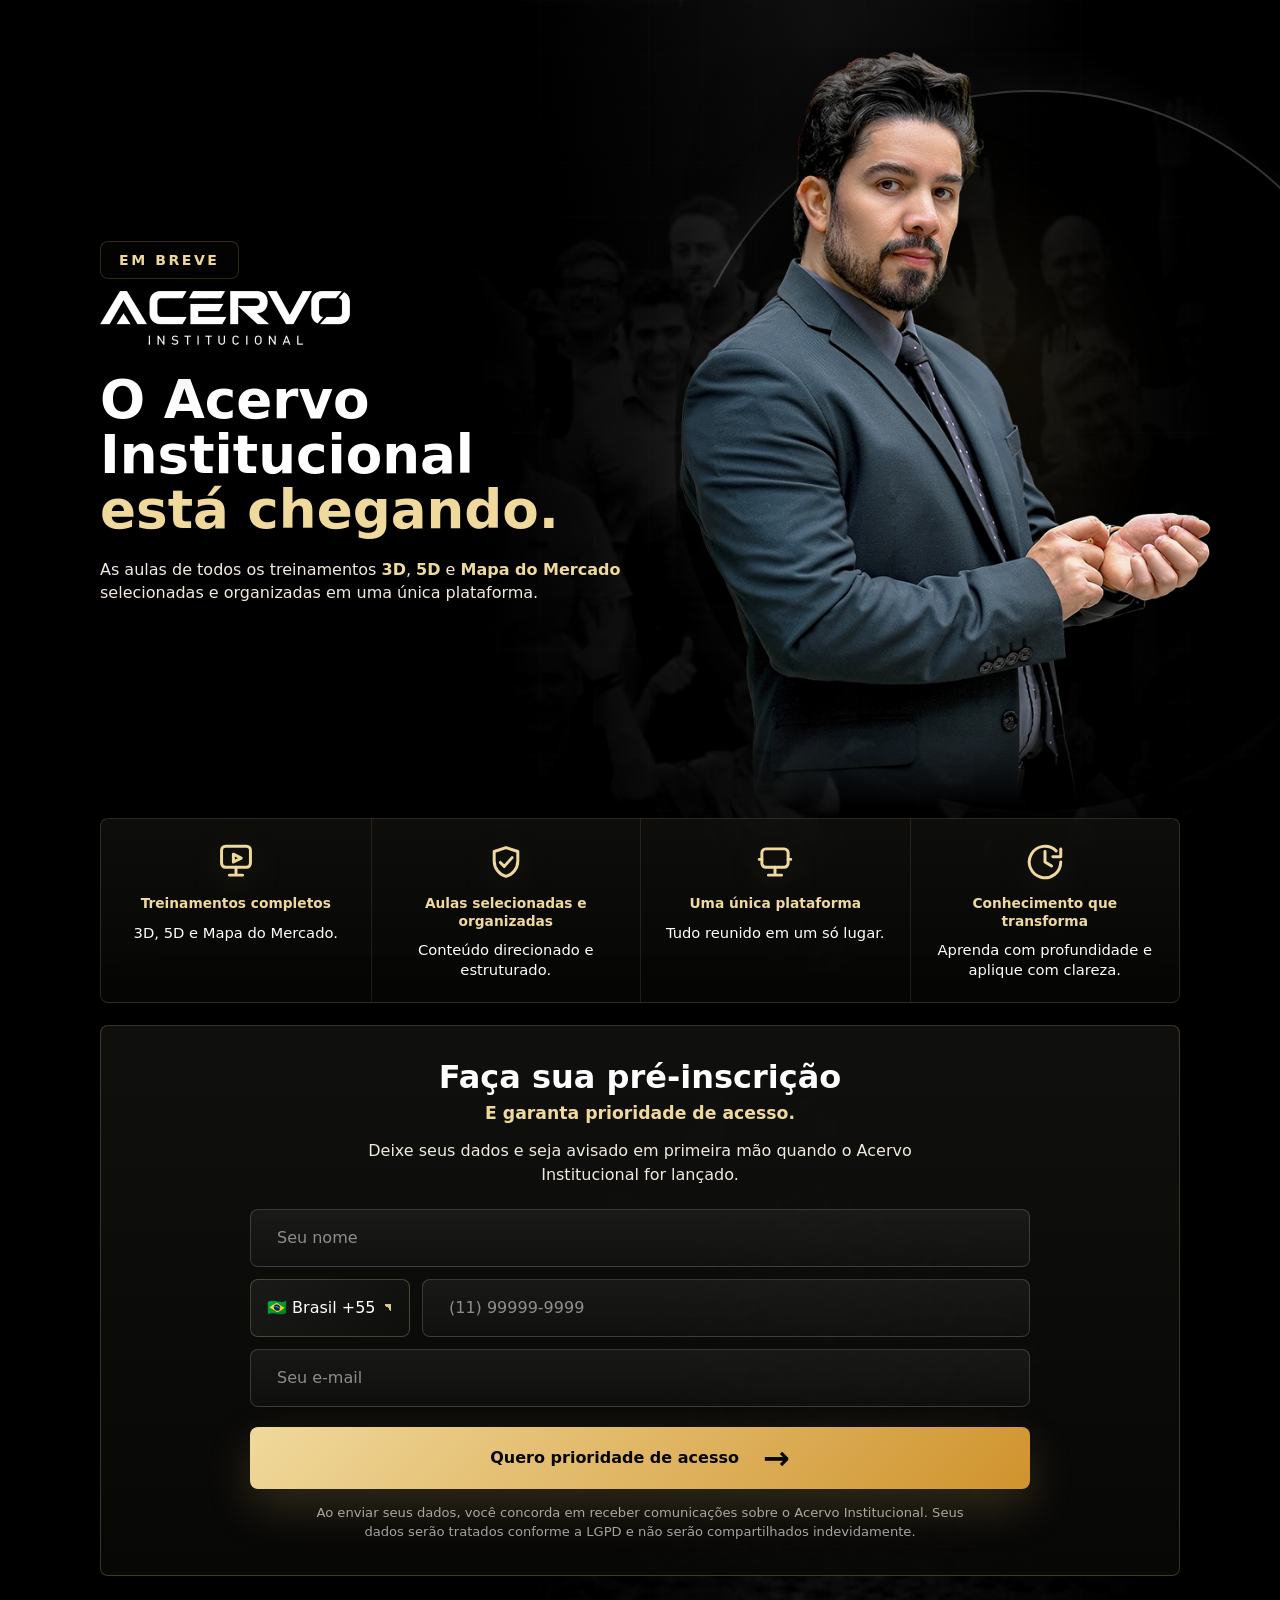
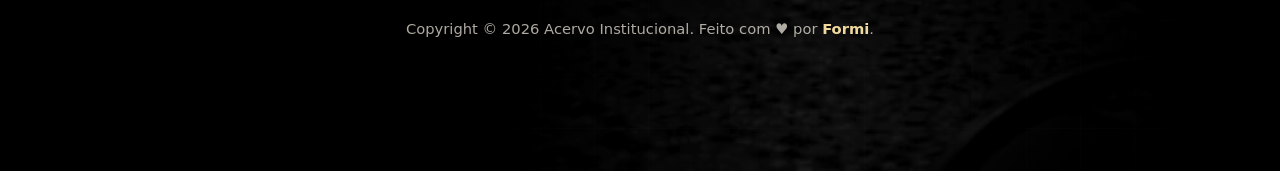
==== commit 8561c6fa: "Add country selector for leads" ====
--- a/index.html
+++ b/index.html
@@ -93,16 +93,6 @@
                 <span>País</span>
                 <select name="pais" autocomplete="country" aria-label="País do WhatsApp">
                   <option value="BR" selected>BR +55</option>
-                  <option value="US">US +1</option>
-                  <option value="PT">PT +351</option>
-                  <option value="ES">ES +34</option>
-                  <option value="AR">AR +54</option>
-                  <option value="UY">UY +598</option>
-                  <option value="PY">PY +595</option>
-                  <option value="CL">CL +56</option>
-                  <option value="CO">CO +57</option>
-                  <option value="MX">MX +52</option>
-                  <option value="OTHER">Outro</option>
                 </select>
               </label>
               <label class="phone-field">
@@ -147,46 +137,67 @@
       const formStatus = document.querySelector("#form-status");
       const instagramUrl = "https://www.instagram.com/vagnermayerb3/";
 
-      const phoneMasks = {
-        BR: {
-          ddi: "+55",
-          max: 11,
-          placeholder: "(11) 99999-9999",
-          format: (digits) => {
-            const area = digits.slice(0, 2);
-            const first = digits.length > 10 ? digits.slice(2, 7) : digits.slice(2, 6);
-            const second = digits.length > 10 ? digits.slice(7, 11) : digits.slice(6, 10);
-            let value = area ? `(${area}` : "";
-            if (area.length === 2) value += ") ";
-            if (first) value += first;
-            if (second) value += `-${second}`;
-            return value;
-          },
+      const phoneCountries = [["AC","247",6],["AD","376",9],["AE","971",12],["AF","93",9],["AG","1",10],["AI","1",10],["AL","355",9],["AM","374",8],["AO","244",9],["AR","54",11],["AS","1",10],["AT","43",13],["AU","61",12],["AW","297",7],["AX","358",12],["AZ","994",9],["BA","387",9],["BB","1",10],["BD","880",10],["BE","32",9],["BF","226",8],["BG","359",12],["BH","973",8],["BI","257",8],["BJ","229",10],["BL","590",9],["BM","1",10],["BN","673",7],["BO","591",9],["BQ","599",7],["BR","55",11],["BS","1",10],["BT","975",8],["BW","267",10],["BY","375",11],["BZ","501",11],["CA","1",10],["CC","61",12],["CD","243",10],["CF","236",8],["CG","242",9],["CH","41",12],["CI","225",10],["CK","682",5],["CL","56",11],["CM","237",9],["CN","86",12],["CO","57",11],["CR","506",10],["CU","53",10],["CV","238",7],["CW","599",8],["CX","61",12],["CY","357",8],["CZ","420",12],["DE","49",15],["DJ","253",8],["DK","45",8],["DM","1",10],["DO","1",10],["DZ","213",9],["EC","593",11],["EE","372",10],["EG","20",10],["EH","212",9],["ER","291",7],["ES","34",9],["ET","251",9],["FI","358",12],["FJ","679",11],["FK","500",5],["FM","691",7],["FO","298",6],["FR","33",9],["GA","241",8],["GB","44",10],["GD","1",10],["GE","995",9],["GF","594",9],["GG","44",10],["GH","233",9],["GI","350",8],["GL","299",6],["GM","220",7],["GN","224",9],["GP","590",9],["GQ","240",9],["GR","30",12],["GT","502",11],["GU","1",10],["GW","245",9],["GY","592",7],["HK","852",11],["HN","504",11],["HR","385",9],["HT","509",8],["HU","36",9],["ID","62",17],["IE","353",10],["IL","972",12],["IM","44",10],["IN","91",13],["IO","246",7],["IQ","964",10],["IR","98",10],["IS","354",9],["IT","39",12],["JE","44",10],["JM","1",10],["JO","962",9],["JP","81",17],["KE","254",10],["KG","996",10],["KH","855",10],["KI","686",8],["KM","269",7],["KN","1",10],["KP","850",10],["KR","82",14],["KW","965",8],["KY","1",10],["KZ","7",14],["LA","856",10],["LB","961",8],["LC","1",10],["LI","423",9],["LK","94",9],["LR","231",9],["LS","266",8],["LT","370",8],["LU","352",11],["LV","371",8],["LY","218",9],["MA","212",9],["MC","377",9],["MD","373",8],["ME","382",9],["MF","590",9],["MG","261",9],["MH","692",7],["MK","389",8],["ML","223",8],["MM","95",10],["MN","976",10],["MO","853",8],["MP","1",10],["MQ","596",9],["MR","222",8],["MS","1",10],["MT","356",8],["MU","230",10],["MV","960",10],["MW","265",9],["MX","52",10],["MY","60",10],["MZ","258",9],["NA","264",9],["NC","687",6],["NE","227",8],["NF","672",6],["NG","234",14],["NI","505",8],["NL","31",11],["NO","47",8],["NP","977",11],["NR","674",7],["NU","683",7],["NZ","64",10],["OM","968",9],["PA","507",11],["PE","51",9],["PF","689",9],["PG","675",8],["PH","63",13],["PK","92",12],["PL","48",10],["PM","508",9],["PR","1",10],["PS","970",10],["PT","351",9],["PW","680",7],["PY","595",11],["QA","974",11],["RE","262",9],["RO","40",9],["RS","381",12],["RU","7",14],["RW","250",9],["SA","966",10],["SB","677",7],["SC","248",7],["SD","249",9],["SE","46",12],["SG","65",11],["SH","290",5],["SI","386",8],["SJ","47",8],["SK","421",9],["SL","232",8],["SM","378",10],["SN","221",9],["SO","252",9],["SR","597",7],["SS","211",9],["ST","239",7],["SV","503",11],["SX","1",10],["SY","963",9],["SZ","268",9],["TA","290",4],["TC","1",10],["TD","235",8],["TG","228",8],["TH","66",13],["TJ","992",9],["TK","690",7],["TL","670",8],["TM","993",8],["TN","216",8],["TO","676",7],["TR","90",13],["TT","1",10],["TV","688",7],["TW","886",11],["TZ","255",9],["UA","380",10],["UG","256",9],["US","1",10],["UY","598",13],["UZ","998",9],["VA","39",12],["VC","1",10],["VE","58",10],["VG","1",10],["VI","1",10],["VN","84",10],["VU","678",7],["WF","681",9],["WS","685",10],["XK","383",12],["YE","967",9],["YT","262",9],["ZA","27",10],["ZM","260",9],["ZW","263",10]];
+      const phoneMasks = Object.fromEntries(
+        phoneCountries.map(([iso, ddi, max]) => [iso, { ddi: `+${ddi}`, max: Math.min(max, 15), placeholder: "Telefone local", group: [3, 3, 3, 3, 3] }])
+      );
+
+      phoneMasks.BR = {
+        ...phoneMasks.BR,
+        placeholder: "(11) 99999-9999",
+        format: (digits) => {
+          const area = digits.slice(0, 2);
+          const first = digits.length > 10 ? digits.slice(2, 7) : digits.slice(2, 6);
+          const second = digits.length > 10 ? digits.slice(7, 11) : digits.slice(6, 10);
+          let value = area ? `(${area}` : "";
+          if (area.length === 2) value += ") ";
+          if (first) value += first;
+          if (second) value += `-${second}`;
+          return value;
         },
-        US: {
-          ddi: "+1",
-          max: 10,
-          placeholder: "(555) 555-5555",
-          format: (digits) => {
-            const area = digits.slice(0, 3);
-            const first = digits.slice(3, 6);
-            const second = digits.slice(6, 10);
-            let value = area ? `(${area}` : "";
-            if (area.length === 3) value += ") ";
-            if (first) value += first;
-            if (second) value += `-${second}`;
-            return value;
-          },
+      };
+      phoneMasks.US = {
+        ...phoneMasks.US,
+        placeholder: "(555) 555-5555",
+        format: (digits) => {
+          const area = digits.slice(0, 3);
+          const first = digits.slice(3, 6);
+          const second = digits.slice(6, 10);
+          let value = area ? `(${area}` : "";
+          if (area.length === 3) value += ") ";
+          if (first) value += first;
+          if (second) value += `-${second}`;
+          return value;
         },
-        PT: { ddi: "+351", max: 9, placeholder: "912 345 678", group: [3, 3, 3] },
-        ES: { ddi: "+34", max: 9, placeholder: "612 345 678", group: [3, 3, 3] },
-        AR: { ddi: "+54", max: 10, placeholder: "11 1234-5678", group: [2, 4, 4] },
-        UY: { ddi: "+598", max: 8, placeholder: "99 123 456", group: [2, 3, 3] },
-        PY: { ddi: "+595", max: 9, placeholder: "981 123 456", group: [3, 3, 3] },
-        CL: { ddi: "+56", max: 9, placeholder: "9 1234 5678", group: [1, 4, 4] },
-        CO: { ddi: "+57", max: 10, placeholder: "300 123 4567", group: [3, 3, 4] },
-        MX: { ddi: "+52", max: 10, placeholder: "55 1234 5678", group: [2, 4, 4] },
-        OTHER: { ddi: "+", max: 15, placeholder: "Seu telefone internacional", group: [3, 3, 3, 3, 3] },
+      };
+
+      const regionNames = typeof Intl !== "undefined" && Intl.DisplayNames
+        ? new Intl.DisplayNames(["pt-BR"], { type: "region" })
+        : null;
+
+      const getCountryName = (iso) => {
+        try {
+          return regionNames?.of(iso) || iso;
+        } catch (error) {
+          return iso;
+        }
+      };
+
+      const getCountryFlag = (iso) => iso
+        .replace(/./g, (letter) => String.fromCodePoint(127397 + letter.charCodeAt(0)));
+
+      const populateCountrySelect = () => {
+        if (!countrySelect) return;
+        const sortedCountries = phoneCountries
+          .map(([iso, ddi]) => ({ iso, ddi, name: getCountryName(iso) }))
+          .sort((a, b) => a.name.localeCompare(b.name, "pt-BR"));
+
+        countrySelect.innerHTML = sortedCountries
+          .map(({ iso, ddi, name }) => {
+            const selected = iso === "BR" ? " selected" : "";
+            return `<option value="${iso}"${selected}>${getCountryFlag(iso)} ${name} +${ddi}</option>`;
+          })
+          .join("");
       };
 
       const groupPhone = (digits, groups) => {
@@ -219,6 +230,12 @@
         return config.ddi === "+" ? `+${digits}` : `${config.ddi} ${localPhone}`;
       };
 
+      const getSelectedCountryLabel = () => {
+        const option = countrySelect?.selectedOptions?.[0];
+        return option ? option.textContent.trim() : "🇧🇷 Brasil +55";
+      };
+
+      populateCountrySelect();
       whatsappInput?.addEventListener("input", applyPhoneMask);
       countrySelect?.addEventListener("change", () => {
         whatsappInput.value = "";
@@ -250,6 +267,7 @@
         const payload = {
           nome: String(formData.get("nome") || "").trim(),
           whatsapp: getPhoneWithDdi(),
+          pais: getSelectedCountryLabel(),
           email: String(formData.get("email") || "").trim(),
           origem: "pre-cadastro",
           pagina: window.location.href,
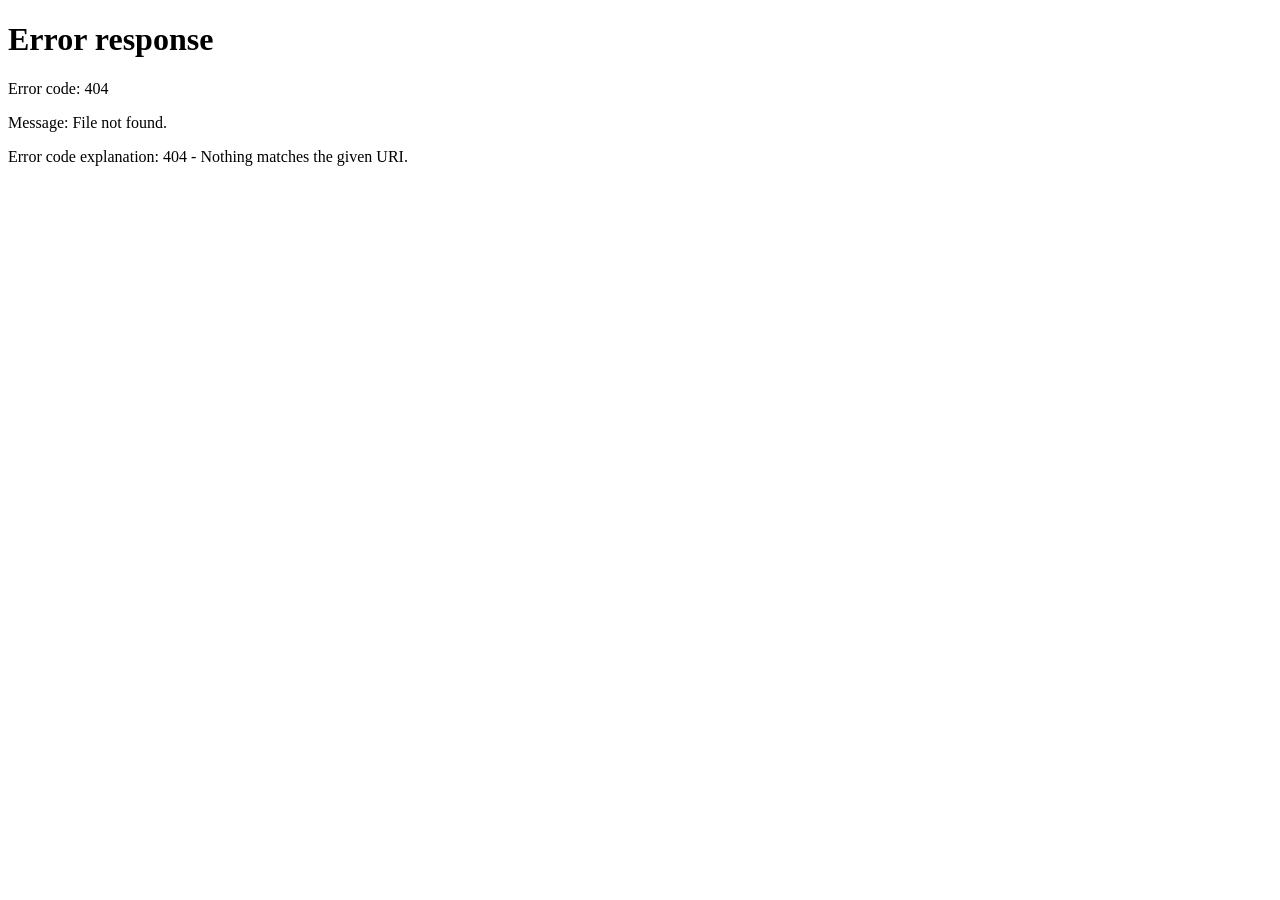
==== commit 2a10f38d: "Atualiza checkout e paginas do acervo" ====
--- a/index.html
+++ b/index.html
@@ -3,301 +3,16 @@
   <head>
     <meta charset="UTF-8" />
     <meta name="viewport" content="width=device-width, initial-scale=1.0" />
-    <title>Pré-inscrição | Acervo Institucional</title>
-    <meta name="description" content="Faça sua pré-inscrição para ser avisado em primeira mão quando o Acervo Institucional for lançado." />
-    <meta name="robots" content="index, follow" />
-    <link rel="canonical" href="https://vagnermayer.academy/" />
-    <meta property="og:type" content="website" />
-    <meta property="og:title" content="Pré-inscrição | Acervo Institucional" />
-    <meta property="og:description" content="Faça sua pré-inscrição e seja avisado primeiro sobre o lançamento do Acervo Institucional." />
-    <meta property="og:url" content="https://vagnermayer.academy/" />
-    <meta property="og:image" content="https://vagnermayer.academy/assets/optimized/evento-hero-1600.webp" />
-    <meta name="twitter:card" content="summary_large_image" />
-    <link rel="icon" href="Favicon - Branco.png" />
-    <link rel="preload" as="image" href="assets/optimized/foto-vagner-home.webp" fetchpriority="high" />
-    <link rel="stylesheet" href="home.css?v=202606120320" />
+    <meta name="robots" content="noindex, follow" />
+    <meta http-equiv="refresh" content="0; url=/acervo-institucional" />
+    <title>Acervo Institucional</title>
+    <link rel="canonical" href="https://vagnermayer.academy/acervo-institucional" />
+    <script>
+      window.location.replace("/acervo-institucional");
+    </script>
+    <script defer src="meta-pixel.js?v=2026070401"></script>
   </head>
   <body>
-    <main class="prelaunch">
-      <div class="prelaunch-bg" aria-hidden="true"></div>
-      <section class="prelaunch-shell">
-        <div class="hero-block">
-          <div class="brand-lockup">
-            <span class="status">Em breve</span>
-            <span class="prelaunch-logo-wrap">
-              <img class="prelaunch-logo" src="assets/optimized/acervo-logo-branco-500.webp" alt="Acervo Institucional" width="500" height="108" />
-            </span>
-          </div>
-          <h1>O Acervo Institucional <em>está chegando.</em></h1>
-          <p>
-            As aulas de todos os treinamentos <strong>3D</strong>, <strong>5D</strong> e
-            <strong>Mapa do Mercado</strong> selecionadas e organizadas em uma única plataforma.
-          </p>
-        </div>
-
-        <div class="prelaunch-person" aria-hidden="true">
-          <picture>
-            <source srcset="assets/optimized/foto-vagner-home.webp" type="image/webp" />
-            <img src="assets/optimized/foto-vagner-home.webp" alt="" width="625" height="891" fetchpriority="high" />
-          </picture>
-        </div>
-
-        <section class="feature-panel" aria-label="Benefícios do Acervo Institucional">
-          <article>
-            <svg class="feature-icon" viewBox="0 0 24 24" aria-hidden="true">
-              <path d="M3.75 5.25A2.25 2.25 0 0 1 6 3h12a2.25 2.25 0 0 1 2.25 2.25v7.5A2.25 2.25 0 0 1 18 15H6a2.25 2.25 0 0 1-2.25-2.25v-7.5Z" />
-              <path d="m10.5 7.5 4.5 2.25-4.5 2.25V7.5Z" />
-              <path d="M8.25 19.5h7.5M12 15v4.5" />
-            </svg>
-            <h2>Treinamentos completos</h2>
-            <p>3D, 5D e Mapa do Mercado.</p>
-          </article>
-          <article>
-            <svg class="feature-icon" viewBox="0 0 24 24" aria-hidden="true">
-              <path d="M12 3.75 5.25 6v5.25c0 4.35 2.72 7.86 6.75 9 4.03-1.14 6.75-4.65 6.75-9V6L12 3.75Z" />
-              <path d="m8.75 12.25 2.25 2.25 4.5-5" />
-            </svg>
-            <h2>Aulas selecionadas e organizadas</h2>
-            <p>Conteúdo direcionado e estruturado.</p>
-          </article>
-          <article>
-            <svg class="feature-icon" viewBox="0 0 24 24" aria-hidden="true">
-              <path d="M4.5 6.75A2.25 2.25 0 0 1 6.75 4.5h10.5a2.25 2.25 0 0 1 2.25 2.25v6a2.25 2.25 0 0 1-2.25 2.25H6.75a2.25 2.25 0 0 1-2.25-2.25v-6Z" />
-              <path d="M8.25 19.5h7.5M12 15v4.5M3 10.5h1.5M19.5 10.5H21" />
-            </svg>
-            <h2>Uma única plataforma</h2>
-            <p>Tudo reunido em um só lugar.</p>
-          </article>
-          <article>
-            <svg class="feature-icon" viewBox="0 0 24 24" aria-hidden="true">
-              <path d="M12 6v6l3.75 2.25" />
-              <path d="M21 12a9 9 0 1 1-2.64-6.36" />
-              <path d="M21 4.5V9h-4.5" />
-            </svg>
-            <h2>Conhecimento que transforma</h2>
-            <p>Aprenda com profundidade e aplique com clareza.</p>
-          </article>
-        </section>
-
-        <section class="signup-panel" aria-label="Faça sua pré-inscrição">
-          <h2>Faça sua pré-inscrição</h2>
-          <strong>E garanta prioridade de acesso.</strong>
-          <p>Deixe seus dados e seja avisado em primeira mão quando o Acervo Institucional for lançado.</p>
-          <form id="prelaunch-form">
-            <label>
-              <span>Nome</span>
-              <input type="text" name="nome" placeholder="Seu nome" autocomplete="name" required />
-            </label>
-            <div class="phone-row">
-              <label class="country-field">
-                <span>País</span>
-                <select name="pais" autocomplete="country" aria-label="País do WhatsApp">
-                  <option value="BR" selected>BR +55</option>
-                </select>
-              </label>
-              <label class="phone-field">
-                <span>WhatsApp</span>
-                <input type="tel" name="whatsapp" placeholder="(11) 99999-9999" autocomplete="tel-national" inputmode="tel" maxlength="20" required />
-              </label>
-            </div>
-            <label>
-              <span>E-mail</span>
-              <input type="email" name="email" placeholder="Seu e-mail" autocomplete="email" required />
-            </label>
-            <p class="form-status" id="form-status" role="status" aria-live="polite"></p>
-            <button type="submit">Quero prioridade de acesso <i>→</i></button>
-            <small class="privacy-note">
-              Ao enviar seus dados, você concorda em receber comunicações sobre o Acervo Institucional.
-              Seus dados serão tratados conforme a LGPD e não serão compartilhados indevidamente.
-            </small>
-          </form>
-        </section>
-        <footer class="prelaunch-footer">
-          <p>Copyright © 2026 Acervo Institucional. <br class="footer-mobile-break" /><span>Feito com ♥ por <a href="https://oformi.com.br/">Formi</a>.</span></p>
-        </footer>
-      </section>
-    </main>
-    <div class="lead-modal" id="lead-modal" role="dialog" aria-modal="true" aria-labelledby="lead-modal-title" hidden>
-      <div class="lead-modal__panel">
-        <span class="lead-modal__status">Pré-cadastro confirmado</span>
-        <h2 id="lead-modal-title">Você será avisado primeiro.</h2>
-        <p>
-          Enquanto isso, siga o Vagner no Instagram para acompanhar os próximos avisos do Acervo Institucional.
-        </p>
-        <strong>Redirecionando em <span id="redirect-count">10</span>s</strong>
-        <a href="https://www.instagram.com/vagnermayerb3/" rel="noopener">Seguir no Instagram agora</a>
-      </div>
-    </div>
-    <script>
-      const form = document.querySelector("#prelaunch-form");
-      const whatsappInput = document.querySelector('input[name="whatsapp"]');
-      const countrySelect = document.querySelector('select[name="pais"]');
-      const modal = document.querySelector("#lead-modal");
-      const redirectCount = document.querySelector("#redirect-count");
-      const formStatus = document.querySelector("#form-status");
-      const instagramUrl = "https://www.instagram.com/vagnermayerb3/";
-
-      const phoneCountries = [["AC","247",6],["AD","376",9],["AE","971",12],["AF","93",9],["AG","1",10],["AI","1",10],["AL","355",9],["AM","374",8],["AO","244",9],["AR","54",11],["AS","1",10],["AT","43",13],["AU","61",12],["AW","297",7],["AX","358",12],["AZ","994",9],["BA","387",9],["BB","1",10],["BD","880",10],["BE","32",9],["BF","226",8],["BG","359",12],["BH","973",8],["BI","257",8],["BJ","229",10],["BL","590",9],["BM","1",10],["BN","673",7],["BO","591",9],["BQ","599",7],["BR","55",11],["BS","1",10],["BT","975",8],["BW","267",10],["BY","375",11],["BZ","501",11],["CA","1",10],["CC","61",12],["CD","243",10],["CF","236",8],["CG","242",9],["CH","41",12],["CI","225",10],["CK","682",5],["CL","56",11],["CM","237",9],["CN","86",12],["CO","57",11],["CR","506",10],["CU","53",10],["CV","238",7],["CW","599",8],["CX","61",12],["CY","357",8],["CZ","420",12],["DE","49",15],["DJ","253",8],["DK","45",8],["DM","1",10],["DO","1",10],["DZ","213",9],["EC","593",11],["EE","372",10],["EG","20",10],["EH","212",9],["ER","291",7],["ES","34",9],["ET","251",9],["FI","358",12],["FJ","679",11],["FK","500",5],["FM","691",7],["FO","298",6],["FR","33",9],["GA","241",8],["GB","44",10],["GD","1",10],["GE","995",9],["GF","594",9],["GG","44",10],["GH","233",9],["GI","350",8],["GL","299",6],["GM","220",7],["GN","224",9],["GP","590",9],["GQ","240",9],["GR","30",12],["GT","502",11],["GU","1",10],["GW","245",9],["GY","592",7],["HK","852",11],["HN","504",11],["HR","385",9],["HT","509",8],["HU","36",9],["ID","62",17],["IE","353",10],["IL","972",12],["IM","44",10],["IN","91",13],["IO","246",7],["IQ","964",10],["IR","98",10],["IS","354",9],["IT","39",12],["JE","44",10],["JM","1",10],["JO","962",9],["JP","81",17],["KE","254",10],["KG","996",10],["KH","855",10],["KI","686",8],["KM","269",7],["KN","1",10],["KP","850",10],["KR","82",14],["KW","965",8],["KY","1",10],["KZ","7",14],["LA","856",10],["LB","961",8],["LC","1",10],["LI","423",9],["LK","94",9],["LR","231",9],["LS","266",8],["LT","370",8],["LU","352",11],["LV","371",8],["LY","218",9],["MA","212",9],["MC","377",9],["MD","373",8],["ME","382",9],["MF","590",9],["MG","261",9],["MH","692",7],["MK","389",8],["ML","223",8],["MM","95",10],["MN","976",10],["MO","853",8],["MP","1",10],["MQ","596",9],["MR","222",8],["MS","1",10],["MT","356",8],["MU","230",10],["MV","960",10],["MW","265",9],["MX","52",10],["MY","60",10],["MZ","258",9],["NA","264",9],["NC","687",6],["NE","227",8],["NF","672",6],["NG","234",14],["NI","505",8],["NL","31",11],["NO","47",8],["NP","977",11],["NR","674",7],["NU","683",7],["NZ","64",10],["OM","968",9],["PA","507",11],["PE","51",9],["PF","689",9],["PG","675",8],["PH","63",13],["PK","92",12],["PL","48",10],["PM","508",9],["PR","1",10],["PS","970",10],["PT","351",9],["PW","680",7],["PY","595",11],["QA","974",11],["RE","262",9],["RO","40",9],["RS","381",12],["RU","7",14],["RW","250",9],["SA","966",10],["SB","677",7],["SC","248",7],["SD","249",9],["SE","46",12],["SG","65",11],["SH","290",5],["SI","386",8],["SJ","47",8],["SK","421",9],["SL","232",8],["SM","378",10],["SN","221",9],["SO","252",9],["SR","597",7],["SS","211",9],["ST","239",7],["SV","503",11],["SX","1",10],["SY","963",9],["SZ","268",9],["TA","290",4],["TC","1",10],["TD","235",8],["TG","228",8],["TH","66",13],["TJ","992",9],["TK","690",7],["TL","670",8],["TM","993",8],["TN","216",8],["TO","676",7],["TR","90",13],["TT","1",10],["TV","688",7],["TW","886",11],["TZ","255",9],["UA","380",10],["UG","256",9],["US","1",10],["UY","598",13],["UZ","998",9],["VA","39",12],["VC","1",10],["VE","58",10],["VG","1",10],["VI","1",10],["VN","84",10],["VU","678",7],["WF","681",9],["WS","685",10],["XK","383",12],["YE","967",9],["YT","262",9],["ZA","27",10],["ZM","260",9],["ZW","263",10]];
-      const phoneMasks = Object.fromEntries(
-        phoneCountries.map(([iso, ddi, max]) => [iso, { ddi: `+${ddi}`, max: Math.min(max, 15), placeholder: "Telefone local", group: [3, 3, 3, 3, 3] }])
-      );
-
-      phoneMasks.BR = {
-        ...phoneMasks.BR,
-        placeholder: "(11) 99999-9999",
-        format: (digits) => {
-          const area = digits.slice(0, 2);
-          const first = digits.length > 10 ? digits.slice(2, 7) : digits.slice(2, 6);
-          const second = digits.length > 10 ? digits.slice(7, 11) : digits.slice(6, 10);
-          let value = area ? `(${area}` : "";
-          if (area.length === 2) value += ") ";
-          if (first) value += first;
-          if (second) value += `-${second}`;
-          return value;
-        },
-      };
-      phoneMasks.US = {
-        ...phoneMasks.US,
-        placeholder: "(555) 555-5555",
-        format: (digits) => {
-          const area = digits.slice(0, 3);
-          const first = digits.slice(3, 6);
-          const second = digits.slice(6, 10);
-          let value = area ? `(${area}` : "";
-          if (area.length === 3) value += ") ";
-          if (first) value += first;
-          if (second) value += `-${second}`;
-          return value;
-        },
-      };
-
-      const regionNames = typeof Intl !== "undefined" && Intl.DisplayNames
-        ? new Intl.DisplayNames(["pt-BR"], { type: "region" })
-        : null;
-
-      const getCountryName = (iso) => {
-        try {
-          return regionNames?.of(iso) || iso;
-        } catch (error) {
-          return iso;
-        }
-      };
-
-      const getCountryFlag = (iso) => iso
-        .replace(/./g, (letter) => String.fromCodePoint(127397 + letter.charCodeAt(0)));
-
-      const populateCountrySelect = () => {
-        if (!countrySelect) return;
-        const sortedCountries = phoneCountries
-          .map(([iso, ddi]) => ({ iso, ddi, name: getCountryName(iso) }))
-          .sort((a, b) => a.name.localeCompare(b.name, "pt-BR"));
-
-        countrySelect.innerHTML = sortedCountries
-          .map(({ iso, ddi, name }) => {
-            const selected = iso === "BR" ? " selected" : "";
-            return `<option value="${iso}"${selected}>${getCountryFlag(iso)} ${name} +${ddi}</option>`;
-          })
-          .join("");
-      };
-
-      const groupPhone = (digits, groups) => {
-        let cursor = 0;
-        return groups
-          .map((size) => {
-            const chunk = digits.slice(cursor, cursor + size);
-            cursor += size;
-            return chunk;
-          })
-          .filter(Boolean)
-          .join(" ");
-      };
-
-      const getPhoneConfig = () => phoneMasks[countrySelect?.value || "BR"] || phoneMasks.BR;
-
-      const applyPhoneMask = () => {
-        if (!whatsappInput) return;
-        const config = getPhoneConfig();
-        const digits = whatsappInput.value.replace(/\D/g, "").slice(0, config.max);
-        whatsappInput.placeholder = config.placeholder;
-        whatsappInput.value = config.format ? config.format(digits) : groupPhone(digits, config.group);
-      };
-
-      const getPhoneWithDdi = () => {
-        const config = getPhoneConfig();
-        const localPhone = whatsappInput.value.trim();
-        const digits = localPhone.replace(/\D/g, "");
-        if (!digits) return "";
-        return config.ddi === "+" ? `+${digits}` : `${config.ddi} ${localPhone}`;
-      };
-
-      const getSelectedCountryLabel = () => {
-        const option = countrySelect?.selectedOptions?.[0];
-        return option ? option.textContent.trim() : "🇧🇷 Brasil +55";
-      };
-
-      populateCountrySelect();
-      whatsappInput?.addEventListener("input", applyPhoneMask);
-      countrySelect?.addEventListener("change", () => {
-        whatsappInput.value = "";
-        applyPhoneMask();
-      });
-      applyPhoneMask();
-
-      const showConfirmation = () => {
-        let seconds = 10;
-        modal.hidden = false;
-        redirectCount.textContent = seconds;
-
-        const timer = window.setInterval(() => {
-          seconds -= 1;
-          redirectCount.textContent = seconds;
-
-          if (seconds <= 0) {
-            window.clearInterval(timer);
-            window.location.href = instagramUrl;
-          }
-        }, 1000);
-      };
-
-      form?.addEventListener("submit", async (event) => {
-        event.preventDefault();
-
-        const submitButton = form.querySelector('button[type="submit"]');
-        const formData = new FormData(form);
-        const payload = {
-          nome: String(formData.get("nome") || "").trim(),
-          whatsapp: getPhoneWithDdi(),
-          pais: getSelectedCountryLabel(),
-          email: String(formData.get("email") || "").trim(),
-          origem: "pre-cadastro",
-          pagina: window.location.href,
-        };
-
-        submitButton.disabled = true;
-        submitButton.textContent = "Enviando...";
-        formStatus.textContent = "Enviando seu pré-cadastro...";
-        formStatus.dataset.state = "loading";
-
-        try {
-          const response = await fetch("/api/leads", {
-            method: "POST",
-            headers: { "Content-Type": "application/json" },
-            body: JSON.stringify(payload),
-          });
-
-          if (!response.ok) throw new Error("Lead request failed");
-
-          form.reset();
-          formStatus.textContent = "";
-          formStatus.dataset.state = "";
-          showConfirmation();
-        } catch (error) {
-          submitButton.disabled = false;
-          submitButton.innerHTML = "Tentar novamente <i>→</i>";
-          formStatus.textContent = "Não foi possível concluir seu pré-cadastro agora. Tente novamente em instantes.";
-          formStatus.dataset.state = "error";
-        }
-      });
-    </script>
+    <p>Redirecionando para <a href="/acervo-institucional">Acervo Institucional</a>.</p>
   </body>
 </html>
